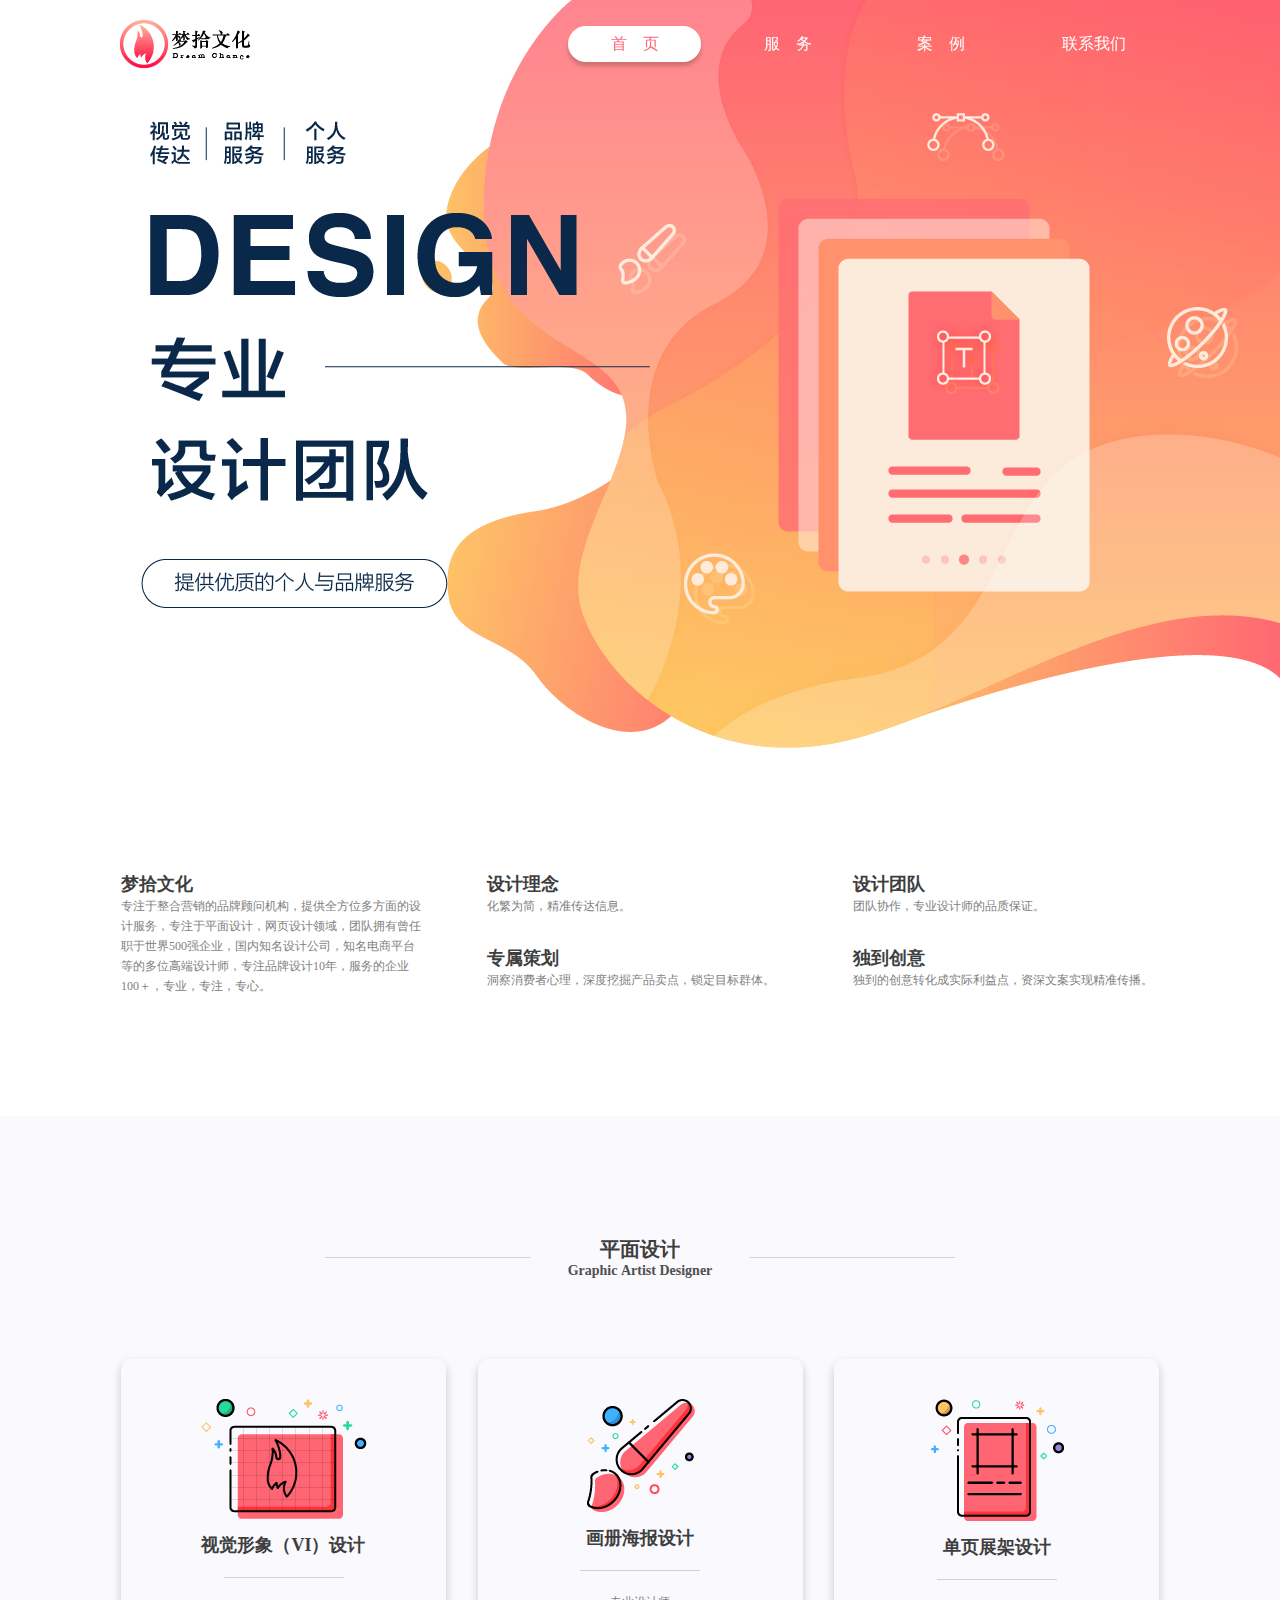
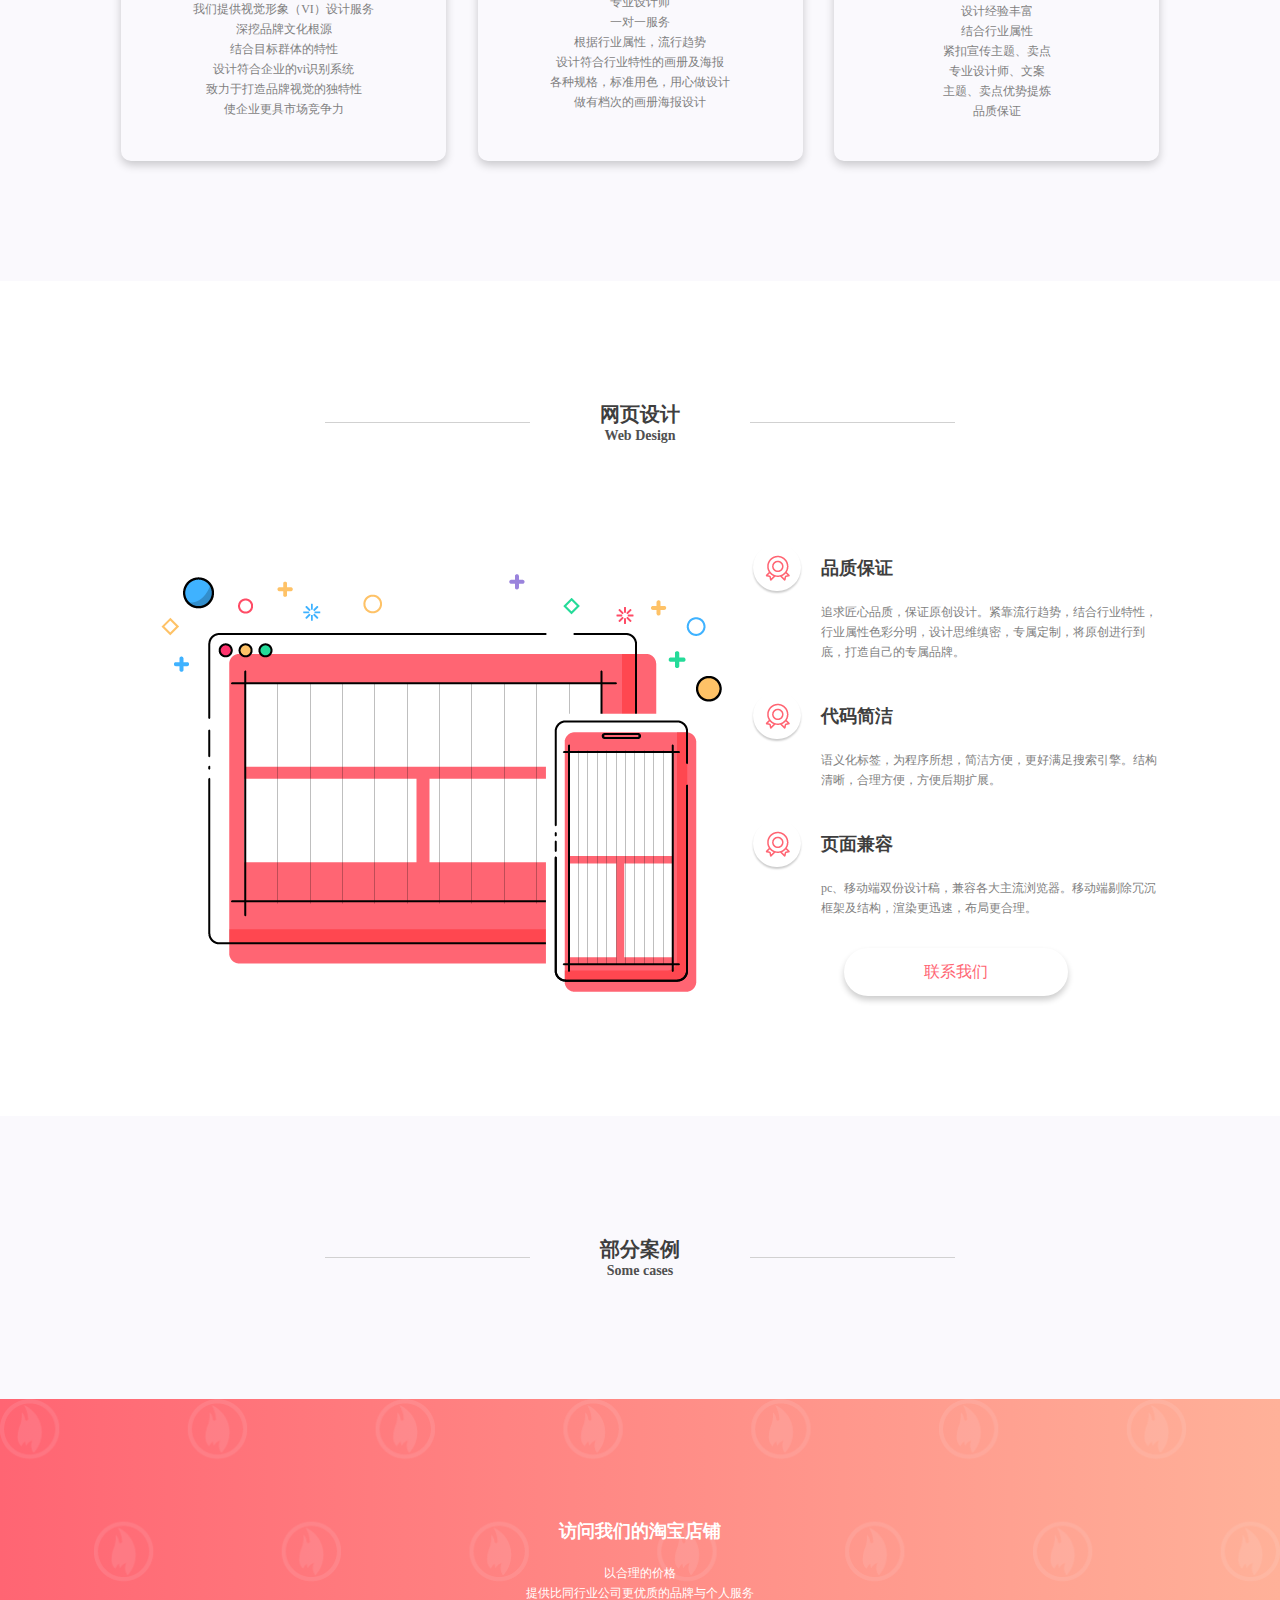
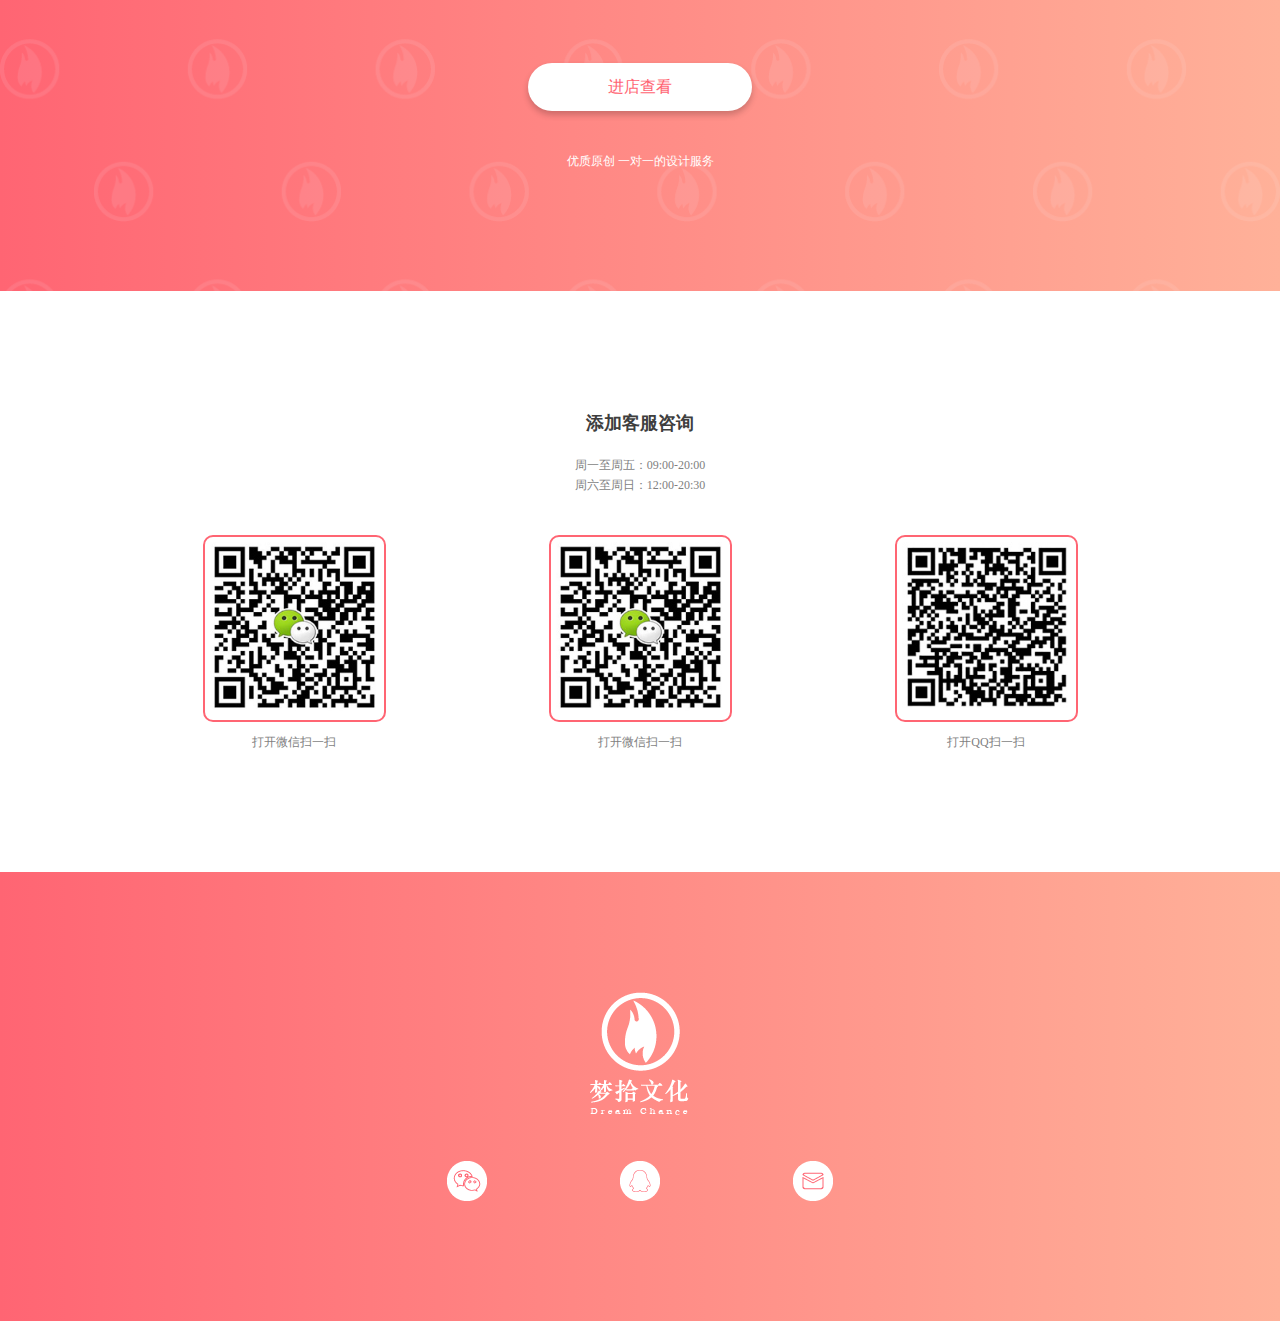
==== index.html @ ff2813b3 "mobile" ====
<!DOCTYPE html>
<html>
    <head>
        <meta charset="UTF-8">
        <!--低版本提示--><!--[if lte IE 9]><style type="text/css">*{ margin: 0; padding: 0;}.topTip{width: 100%;position:fixed; left:0;z-index:99;height: 40px;background: #808080;opacity: 0.5;filter:alpha(opacity=50);    top:0;text-align: center;color: #fff;font: 16px "微软雅黑";line-height: 40px;}</style><div class="topTip">您当前浏览器版本过低，建议使用谷歌或火狐浏览器</div><![endif]-->
        <!-- 避免IE使用兼容模式 -->
        <meta http-equiv="X-UA-Compatible" content="IE=edge">
        <meta content="email=no" name="format-detection">
        <meta name="keywords" content="关键词" />
        <meta name="description" content="描述" />
        <title>梦拾文化</title>
        <script type="text/javascript">
            var os = function() {
              var ua = navigator.userAgent,
                      isQB = /(?:MQQBrowser|QQ)/.test(ua),
                      isWindowsPhone = /(?:Windows Phone)/.test(ua),
                      isSymbian = /(?:SymbianOS)/.test(ua) || isWindowsPhone,
                      isAndroid = /(?:Android)/.test(ua),
                      isFireFox = /(?:Firefox)/.test(ua),
                      isChrome = /(?:Chrome|CriOS)/.test(ua),
                      isIpad = /(?:iPad|PlayBook)/.test(ua),
                      isTablet = /(?:iPad|PlayBook)/.test(ua)||(isFireFox && /(?:Tablet)/.test(ua)),
                      isSafari = /(?:Safari)/.test(ua),
                      isPhone = /(?:iPhone)/.test(ua) && !isTablet,
                      isOpen= /(?:Opera Mini)/.test(ua),
                      isUC = /(?:UCWEB|UCBrowser)/.test(ua),
                      isPc = !isPhone && !isAndroid && !isSymbian;
              return {
                isQB: isQB,
                isTablet: isTablet,
                isPhone: isPhone,
                isAndroid : isAndroid,
                isPc : isPc,
                isOpen : isOpen,
                isUC: isUC,
                isIpad : isIpad
              };
            }();

            var searchstr = window.location.search,
                    hashstr = window.location.hash;

            if(!os.isPc){
              window.location.replace("https://miao-wu.github.io/DreamChance/mobile/index.html"+searchstr+hashstr)
            };      
        </script>
        <script type="text/javascript" src="public/js/jquery-3.3.1.min.js"></script>
        <script type="text/javascript" src="public/js/nav_footer_tab.js"></script>
        <link rel="stylesheet" type="text/css" href="public/css/public_style.css">
        <link rel="stylesheet" type="text/css" href="home/css/style.css">
    </head>
    <body>
        <div class="nav_wrap">
            <div id="nav" class="cfloat nav_normal">
                <div class="nav_logo">
                    <a href="index.html"><img src="public/img/nav_logo.png" alt="nav_logo"></a>
                </div>
                <div class="nav_list_wrap cfloat">
                    <ul>
                        <li class="nav_list nav_this_page">
                            <a href="index.html">首&nbsp;&nbsp;&nbsp;&nbsp;页</a>
                        </li>
                        <li class="nav_list">
                            <a href="service/service.html">服&nbsp;&nbsp;&nbsp;&nbsp;务</a>
                        </li>
                        <li class="nav_list">
                            <a href="">案&nbsp;&nbsp;&nbsp;&nbsp;例</a>
                        </li>
                        <li class="nav_list">
                            <a href="contact_us/contact_us.html">联系我们</a>
                        </li>
                    </ul>
                </div>
            </div>
        </div>

        <div class="header_banner_wrap">
            <div class="header_banner">
                <div class="banner">
                    <img src="home/img/banner.png" alt="banner_img">
                </div>
            </div>
        </div>

        <div class="cont_summary_wrap">
            <div class="body_wrap cfloat">
                <div class="cont_summary">
                          <h2>梦拾文化</h2>
                          <p>专注于整合营销的品牌顾问机构，提供全方位多方面的设计服务，专注于平面设计，网页设计领域，团队拥有曾任职于世界500强企业，国内知名设计公司，知名电商平台等的多位高端设计师，专注品牌设计10年，服务的企业100＋，专业，专注，专心。</p>              
                        </div>
                <div class="cont_summary">
                          <div class="cont_s_list">
                                  <h2>设计理念</h2>
                                  <p>化繁为简，精准传达信息。</p>
                          </div>              
                          <div class="cont_s_list">
                                  <h2>专属策划</h2>
                                  <p>洞察消费者心理，深度挖掘产品卖点，锁定目标群体。</p>
                          </div>
                        </div>
                <div class="cont_summary">
                              <div class="cont_s_list">
                                      <h2>设计团队</h2>
                                      <p>团队协作，专业设计师的品质保证。</p>
                              </div>              
                              <div class="cont_s_list">
                                      <h2>独到创意</h2>
                                      <p>独到的创意转化成实际利益点，资深文案实现精准传播。</p>
                              </div>  
                        </div>
            </div>
        </div>

        <div class="gad_wrap">
            <div id="gadesgin" class="body_wrap">
                <div class="til_wrap">
                    <div class="til_l"></div>
                    <div class="til">
                        <h1>平面设计</h1>
                        <h3>Graphic&nbsp;Artist&nbsp;Designer</h3>
                    </div>
                    <div class="til_r"></div>
                </div>
                <div class="gad_list">
                    <div class="gad">
                        <img src="home/img/gad_vi.png" alt="img">
                        <h2>视觉形象（VI）设计</h2>
                        <div class="line"></div>
                        <p>
                            我们提供视觉形象（VI）设计服务
                            <br>深挖品牌文化根源
                            <br>结合目标群体的特性
                            <br>设计符合企业的vi识别系统
                            <br>致力于打造品牌视觉的独特性
                            <br>使企业更具市场竞争力
                        </p>
                    </div>
                    <div class="gad">
                        <img src="home/img/gad_hc.png" alt="img">
                        <h2>画册海报设计</h2>
                        <div class="line"></div>
                        <p>
                            专业设计师
                            <br>一对一服务
                            <br>根据行业属性，流行趋势
                            <br>设计符合行业特性的画册及海报
                            <br>各种规格，标准用色，用心做设计
                            <br>做有档次的画册海报设计
                        </p>
                    </div>
                    <div class="gad">
                        <img src="home/img/gad_dy.png" alt="img">
                        <h2>单页展架设计</h2>
                        <div class="line"></div>
                        <p>
                            设计经验丰富
                            <br>结合行业属性
                            <br>紧扣宣传主题、卖点
                            <br>专业设计师、文案
                            <br>主题、卖点优势提炼
                            <br>品质保证
                        </p>
                    </div>
                </div>
                
            </div>
        </div>

        <div class="wd_wrap">
            <div id="webdesgin" class="body_wrap cfloat">
                <div class="til_wrap">
                    <div class="til_l"></div>
                    <div class="til">
                        <h1>网页设计</h1>
                        <h3>Web&nbsp;Design</h3>
                    </div>
                    <div class="til_r"></div>
                </div>
                <div class="web_img_l">
                    <img src="home/img/web_l_img.png" alt="img">
                </div>
                <div class="wd_list">
                    <div class="wd">
                        <div class="web_list_til">
                            <div class="web_icons">
                                <img src="home/img/web_list_icon.png" alt="img">
                            </div>
                            <h2>品质保证</h2>
                        </div>
                        <p>追求匠心品质，保证原创设计。紧靠流行趋势，结合行业特性，行业属性色彩分明，设计思维缜密，专属定制，将原创进行到底，打造自己的专属品牌。</p>
                    </div>
                    <div class="wd">
                        <div class="web_list_til">
                            <div class="web_icons">
                                <img src="home/img/web_list_icon.png" alt="img">
                            </div>
                            <h2>代码简洁</h2>
                        </div>
                        <p>语义化标签，为程序所想，简洁方便，更好满足搜索引擎。结构清晰，合理方便，方便后期扩展。</p>
                    </div>
                    <div class="wd">
                        <div class="web_list_til">
                            <div class="web_icons">
                                <img src="home/img/web_list_icon.png" alt="img">
                            </div>
                            <h2>页面兼容</h2>
                        </div>
                        <p>pc、移动端双份设计稿，兼容各大主流浏览器。移动端剔除冗沉框架及结构，渲染更迅速，布局更合理。</p>
                    </div>
                <div class="lx_btn btn">
                    <a href="#">联系我们</a>
                </div>
                </div>
            </div>
        </div>

        <div class="sc_wrap">
            <div id="somecase" class="body_wrap">
                <div class="til_wrap">
                    <div class="til_l"></div>
                    <div class="til">
                        <h1>部分案例</h1>
                        <h3>Some&nbsp;cases</h3>
                    </div>
                    <div class="til_r"></div>
                </div>
                <div class="sc_list">
                    <div class="sc"></div>
                    <div class="sc"></div>
                    <div class="sc"></div>
                    <div class="sc"></div>
                    <div class="sc"></div>
                    <div class="sc"></div>
                </div>
            </div>
        </div>

        <div class="tb_wrap">
            <div id="taobao" class="body_wrap">
                <div class="tb">
                    <h2>访问我们的淘宝店铺</h2>
                    <p>以合理的价格<br>提供比同行业公司更优质的品牌与个人服务</p>
                    <div class="tb_btn btn">
                        <a href="#">进店查看</a>
                    </div>
                    <p>优质原创&nbsp;一对一的设计服务</p>
                </div>
            </div>
        </div>

        <div class="ser_wrap">
            <div id="service" class="body_wrap">
                <div class="ser">
                    <h2>添加客服咨询</h2>
                    <p>周一至周五：09:00-20:00<br>周六至周日：12:00-20:30</p>
                    <div class="ser_code">
                        <ul>
                            <li>
                                <i class="wx_code"><img src="home/img/wx_code.jpg" alt="wx_code"></i>
                                <span>打开微信扫一扫</span>
                            </li>
                            <li>
                                <i class="wx2_code"><img src="home/img/wx_code.jpg" alt="wx_code"></i>
                                <span>打开微信扫一扫</span>
                            </li>
                            <li>
                                <i class="qq_code"><img src="home/img/qq_code.jpg" alt="qq_code"></i>
                                <span>打开QQ扫一扫</span>
                            </li>
                        </ul>
                    </div>
                </div>
            </div>
        </div>

        <div class="ft_wrap">
            <div id="footer" class="body_wrap">
                <div class="ft">
                    <div class="ft_logo">
                        <a href=""><img src="public/img/foot_logo.png" alt="logo"></a>
                    </div>
                    <div class="ft_lx_list">
                        <div class="wx ft_lx">
                          <div class="lx_code_wrap hidden">
                              <div class="lx_code"><img src="home/img/wx_code.jpg" alt="wx_code"></div>
                              <div class="horn"></div>
                          </div>                  
                          <div class="wx_icons ft_icons"></div>
                        </div>
                        <div class="qq ft_lx">
                            <div class="lx_code_wrap hidden">
                                <div class="lx_code"><img src="home/img/qq_code.jpg" alt="qq_code"></div>
                                <div class="horn"></div>
                            </div>                  
                            <div class="qq_icons ft_icons"></div>
                        </div>
                        <div class="mail ft_lx">
                            <div class="lx_code_wrap hidden">
                                <div class="lx_code"><img src="home/img/qq_code.jpg" alt="qq_code"></div>
                                <div class="horn"></div>
                            </div>                  
                            <div class="mail_icons ft_icons"></div>
                        </div>
                    </div>
                </div>
            </div>
        </div>
    </body>
</html>
---- public/css/public_style.css ----
* {margin: 0;padding: 0;border: 0;border-collapse: collapse;border-spacing: 0;font-family: 兰亭黑-简;}

a {text-decoration: none;}

ul li {list-style: none;}

.cfloat::after {
	content: '';
	display: block;
	height: 0;
	clear: both;
	visibility: hidden;
}

.cfloat {
	zoom: 1;
}
body{width: 100%;}
h1{font-size: 20px;color: #3E3E3E;}
h2{font-size: 18px;color: #3E3E3E;}
h3{font-size: 14px;color: #505050;}
p,span{font-size: 12px;line-height: 20px;color: #7F7F7F;}

.body_wrap{width: 1038px;padding: 120px 121px;margin: 0 auto;}
.btn{font-size: 16px;}

.nav_wrap{width: 100%;position: fixed;z-index: 20;top: 0;}
#nav{-webkit-box-sizing: border-box;
   -moz-box-sizing: border-box;
        box-sizing: border-box;min-width: 1200px;padding: 0 120px;margin: 0 auto;}
.nav_logo{float: left;width: 131.664px;padding: 20px 0;}
.nav_logo img{width: 100%;}
.nav_list_wrap{float: right;padding: 26px 0;}
.nav_list{display: block;float: left;width: 133px;text-align: center;font-size: 16px;margin-right: 20px;}
.nav_list:nth-last-of-type(1){margin: 0;}
.nav_list a{display: block;line-height: 36px;}

.nav_normal a{color: #fff;}
.nav_scroll a{color: #ff6573;}

.normal_hover a{color: #ff6573;}
.normal_hover{background-color: #fff;border-radius: 18px;box-shadow: 0 4px 4px rgba(0, 0, 0, 0.2);}

.scroll_hover a{color: #fff;}
.scroll_hover{background: linear-gradient(to right,rgba(255, 101, 115, 1.0) 0%,rgba(255, 177, 153, 1.0) 100%);border-radius: 18px;}

.ft{text-align: center;}
.ft_wrap{background: linear-gradient(to right,rgba(255, 101, 115, 1.0) 0%,rgba(255, 177, 153, 1.0) 100%);}
.ft_logo{margin-bottom: 40px;}
.ft_lx_list{width: 386px;margin: 0 auto;display: -webkit-flex;
display: -moz-flex;
display: -ms-flex;
display: -o-flex;
display: flex;justify-content: space-between;}
.ft_lx{position: relative;}
.ft_icons{width: 40px;height: 40px;}
.wx_icons{background:  url('../img/wx_icons.png') 0 0 no-repeat;background-position: 0 -40px;}
.qq_icons{background:  url('../img/qq_icons.png') 0 0 no-repeat;background-position: 0 -40px;}
.mail_icons{background:  url('../img/mail_icons.png') 0 0 no-repeat;background-position: 0 -40px;}
.ft_icons:hover{background-position: 0 0;}
.hidden{display: none;}
.lx_code_wrap{width: 120px;position: absolute;top: -145px;left: -40px;z-index: 10;}
.lx_code{padding: 6px;background-color: #fff;border-radius: 6px;position: relative;z-index: 10;}
.lx_code img{width: 100%;}
.horn{width: 20px;height: 20px;-webkit-transform: rotate(45deg);
-ms-transform: rotate(45deg);
-o-transform: rotate(45deg);
transform: rotate(45deg);background-color: #fff;margin: -14px auto 0;position: relative;z-index: 9;}
---- home/css/style.css ----
.header_banner_wrap,.cont_summary_wrap,.gad_wrap,.wd_wrap,.tb_wrap,.ser_wrap,.ft_wrap{width: 100%;min-width: 1200px;}
.banner{width: 100%;margin: 0 auto;}
.banner img{width: 100%;}

.cont_summary{width: 304px;float: left;margin-right: 62px;}
.cont_summary:nth-last-of-type(1){margin: 0;}
.cont_s_list:nth-of-type(1){margin-bottom: 30px;}

.til_wrap{width: 630px;margin: 0 auto;display: -webkit-flex;
display: -moz-flex;
display: -ms-flex;
display: -o-flex;
display: flex;justify-content: space-between;-ms-align-items: center;
align-items: center;}
.til_l,.til_r{width: 205px;height: 1px;border-top: 1px solid #D1D1D1;}
.til{width: 220px;text-align: center;}

.gad_wrap{background-color: #FAF9FD;}
.gad_list{width: 100%;display: -webkit-flex;
display: -moz-flex;
display: -ms-flex;
display: -o-flex;
display: flex;justify-content: space-between;margin-top: 80px;}
.gad{width: 325px;border-radius: 10px;box-shadow: 0 4px 10px  rgba(0, 0, 0, 0.2);text-align: center;padding: 40px 0;}
.gad h2{margin: 10px 0;}
.line{width: 120px;height: 1px;border-top: 1px solid #D1D1D1;margin: 20px auto;}

.web_img_l{float: left;padding: 30px 0 0 40px;margin-top: 100px;}
.wd_list{float: right;width: 406px;margin-top: 100px;}
.wd{margin-bottom: 30px;}
.web_icons{width: 48px;float: left;text-align: center;margin-right: 20px;border-radius: 24px;box-shadow: 0 2px 2px  rgba(0, 0, 0, 0.2);}
.web_icons img{width: 25px;height: 26px;margin: 11px 0 6px 0;}
.web_list_til h2{display: inline-block;line-height: 48px;}
.wd p{padding-left: 68px;margin-top: 10px;}

.lx_btn{width: 224px;border-radius: 24px;text-align: center;box-shadow: 0 4px 6px  rgba(0, 0, 0, 0.2);margin: 30px auto 0;}
.btn a{display: block;line-height: 48px;color: #ff6573;}

.tb_wrap{background: linear-gradient(to right,rgba(255, 101, 115, 1.0) 0%,rgba(255, 177, 153, 1.0) 100%);}
#taobao{background:  url('../img/taobao_bg.png') 0 0 repeat;-webkit-background-size: cover;
background-size: cover;}
.tb{text-align: center;color: #fff;}
.tb h2,.tb p{color: #fff;}
.tb_btn{width: 224px;background-color: #fff;margin: 60px auto 40px;border-radius: 24px;box-shadow: 0 4px 6px  rgba(0, 0, 0, 0.2);}
.tb h2{margin-bottom: 20px;}

.sc_wrap{background-color: #FAF9FD;}

.ser{text-align: center;}
.ser h2{margin-bottom: 20px;}
.ser_code ul{display: -webkit-flex;
display: -moz-flex;
display: -ms-flex;
display: -o-flex;
display: flex;flex-flow: row wrap;justify-content: space-around;margin-top: 40px;}
.ser_code ul li{width: 183px;}
.ser_code ul li i{display: block;padding: 5px;margin-bottom: 10px;border: 2px solid #ff6573;border-radius: 10px;}
.ser_code ul li img{width: 100%;}
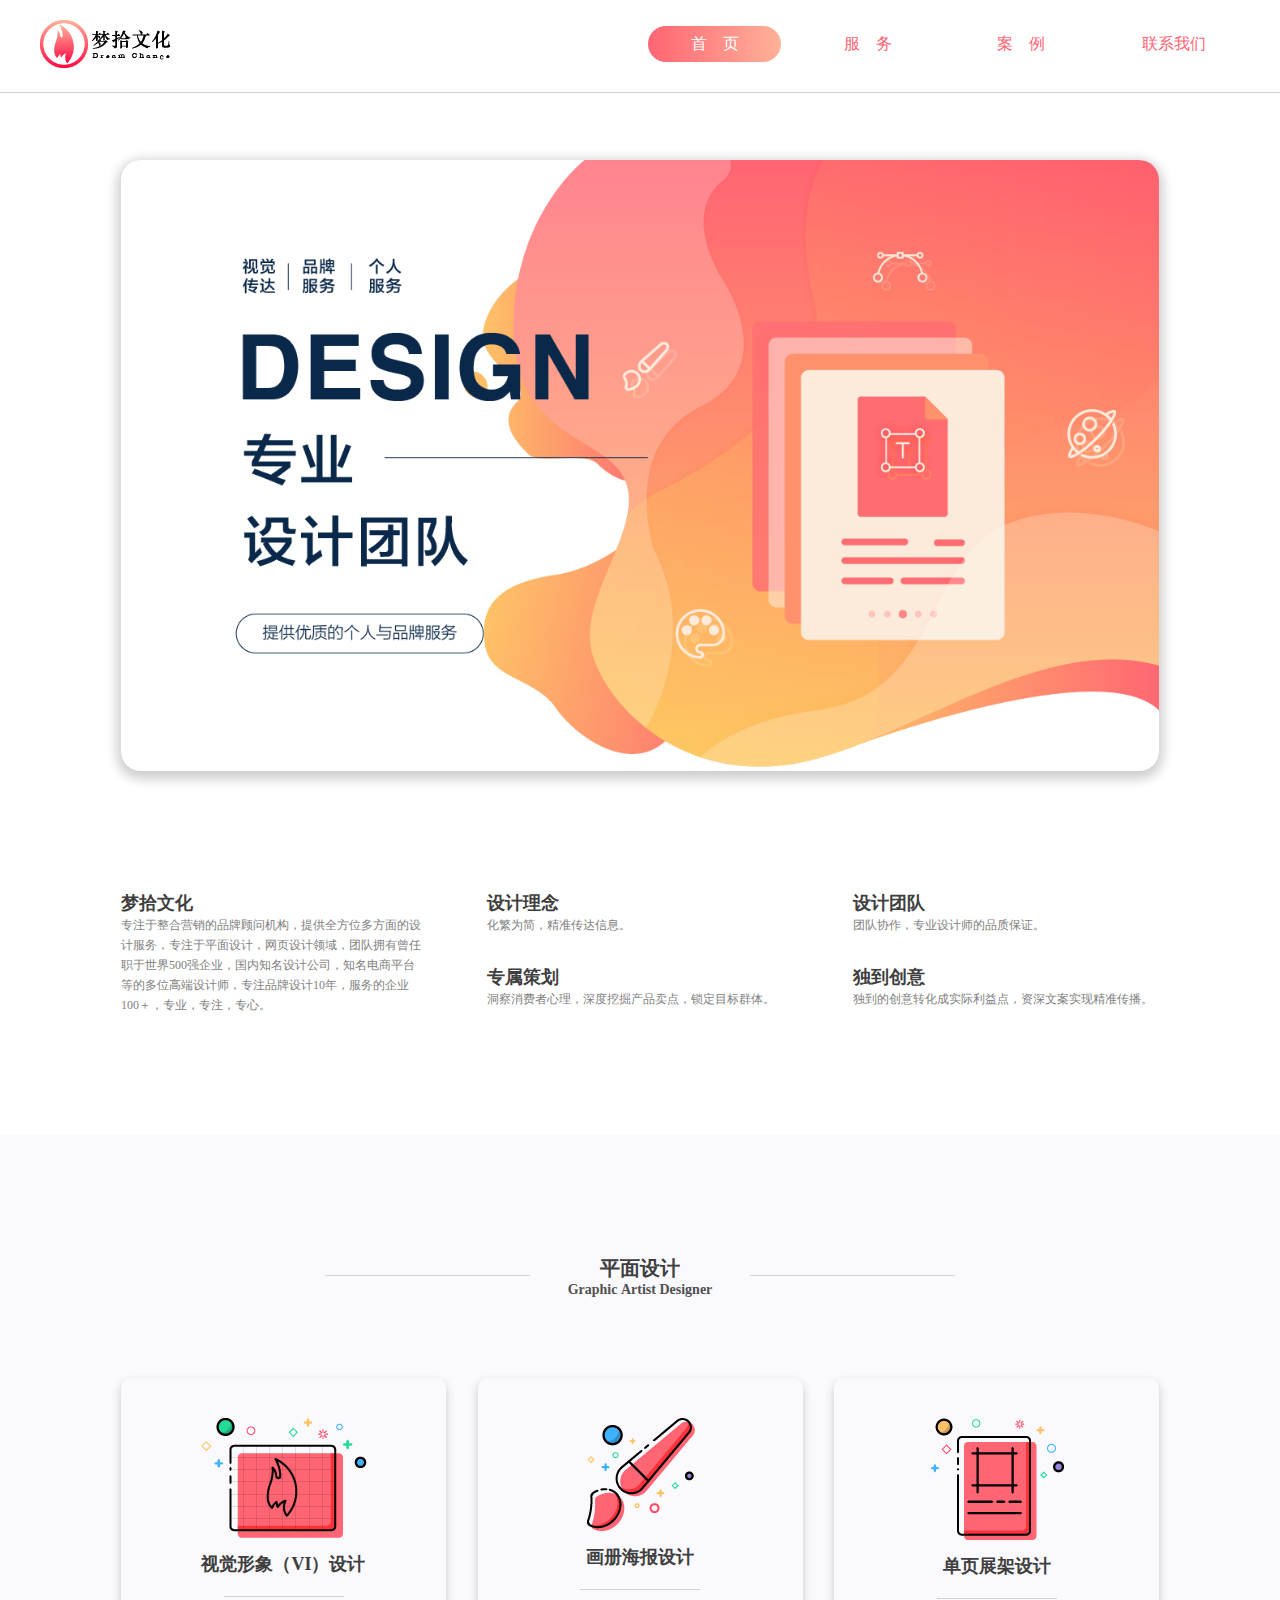
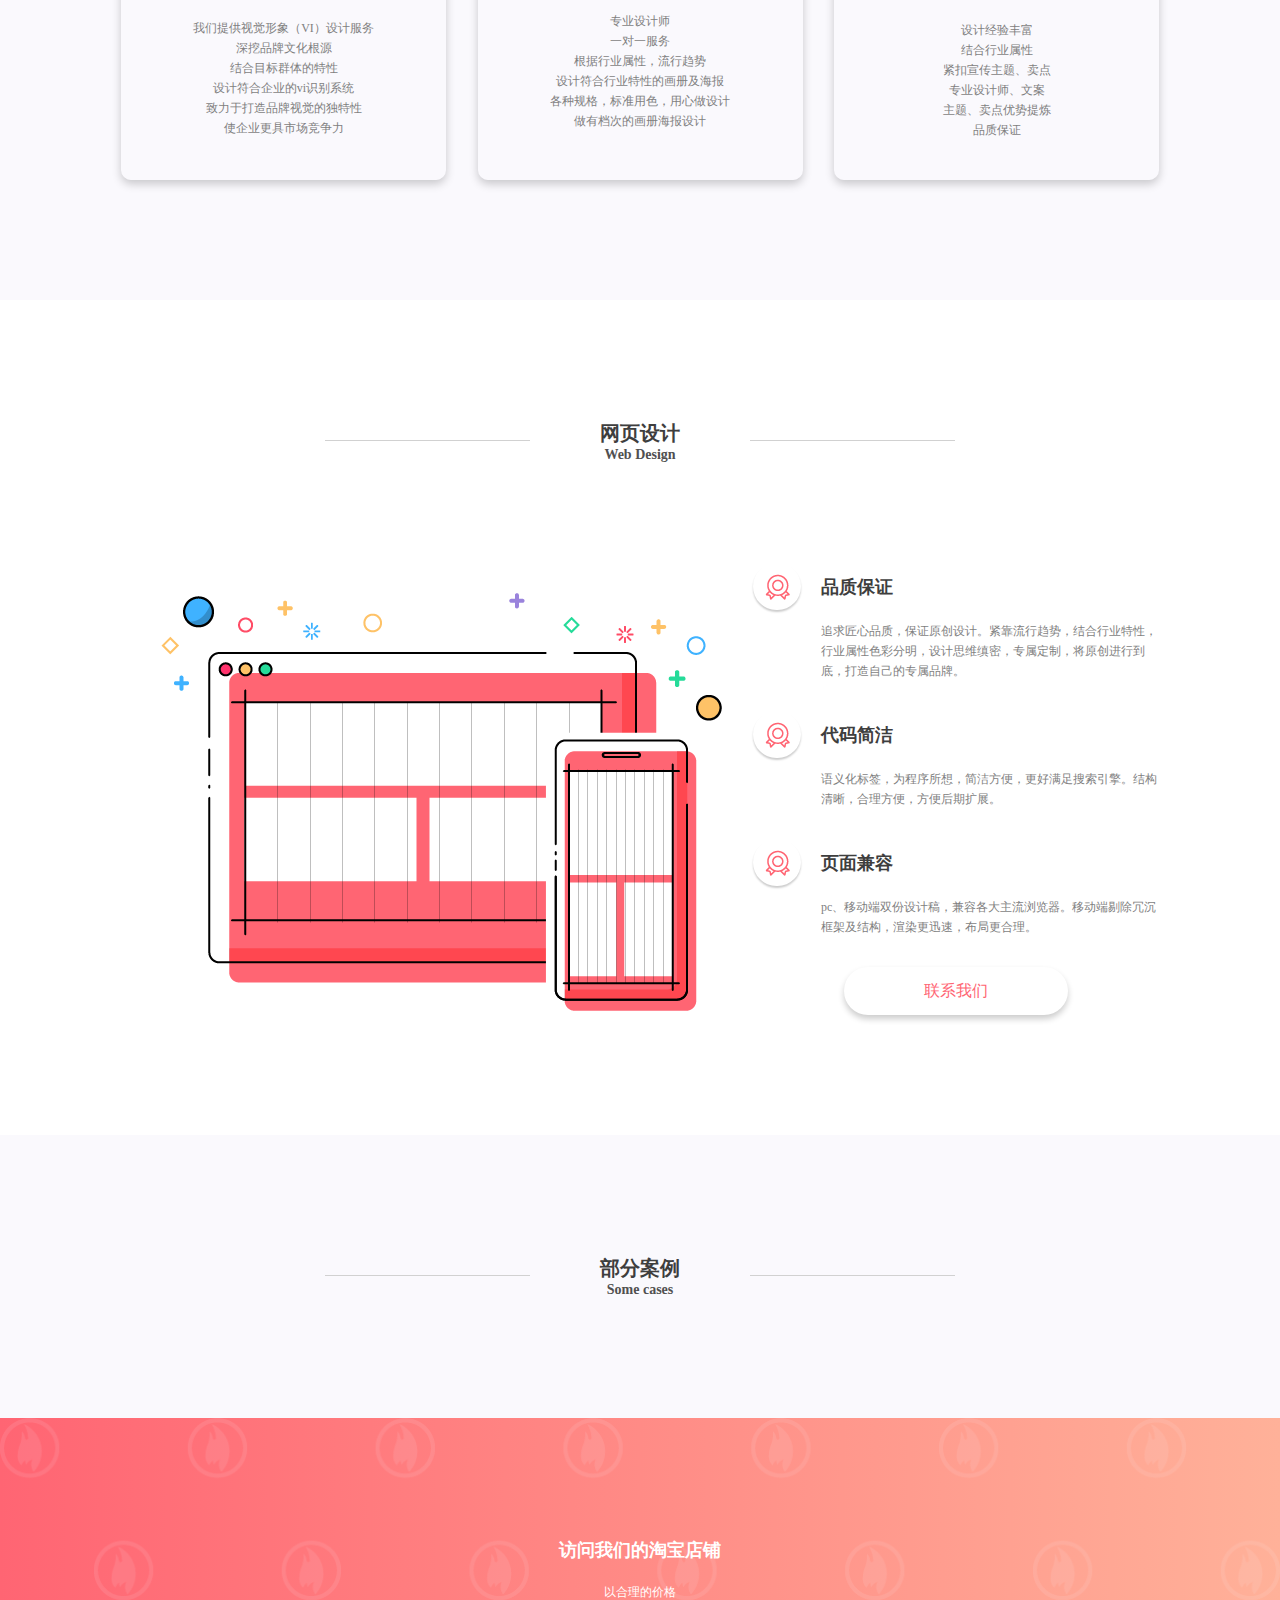
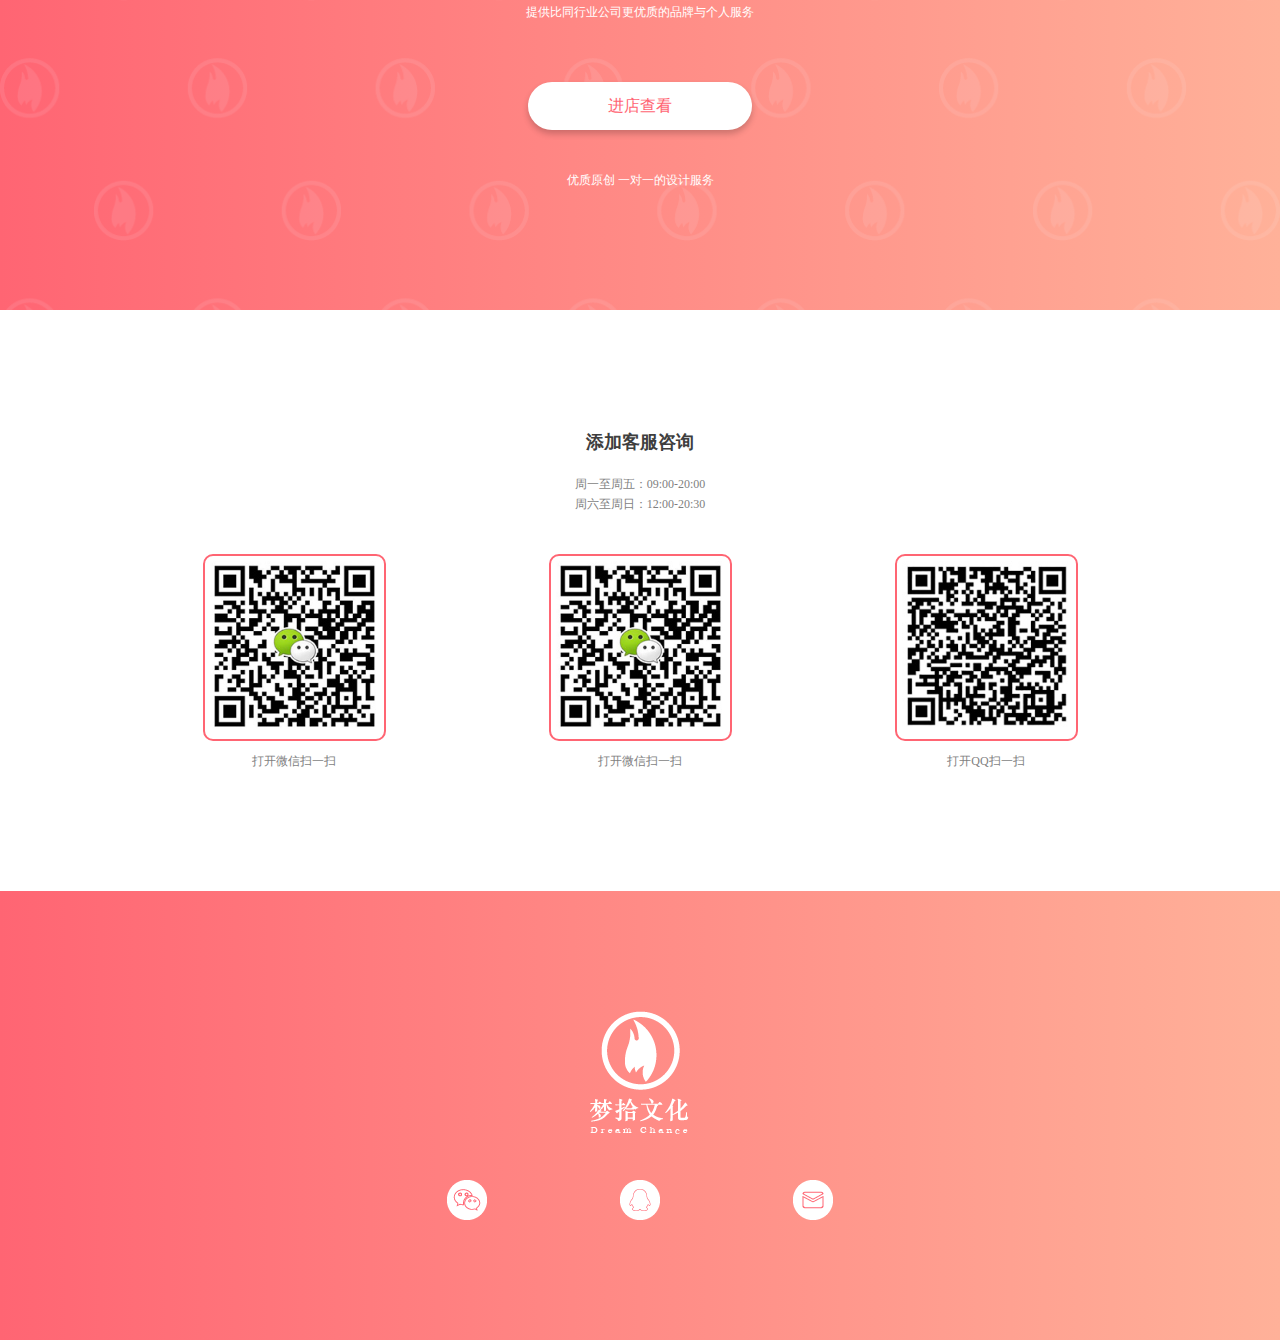
==== commit cae59cfb: "alter index banner" ====
--- a/index.html
+++ b/index.html
@@ -45,7 +45,7 @@
             };      
         </script>
         <script type="text/javascript" src="public/js/jquery-3.3.1.min.js"></script>
-        <script type="text/javascript" src="public/js/nav_footer_tab.js"></script>
+        <script type="text/javascript" src="home/js/home_nav.js"></script>
         <link rel="stylesheet" type="text/css" href="public/css/public_style.css">
         <link rel="stylesheet" type="text/css" href="home/css/style.css">
     </head>
--- a/public/css/public_style.css
+++ b/public/css/public_style.css
@@ -24,10 +24,10 @@
 .body_wrap{width: 1038px;padding: 120px 121px;margin: 0 auto;}
 .btn{font-size: 16px;}
 
-.nav_wrap{width: 100%;position: fixed;z-index: 20;top: 0;}
+.nav_wrap{width: 100%;min-width:1200px;position: fixed;z-index: 20;top: 0;}
 #nav{-webkit-box-sizing: border-box;
    -moz-box-sizing: border-box;
-        box-sizing: border-box;min-width: 1200px;padding: 0 120px;margin: 0 auto;}
+        box-sizing: border-box;width: 1200px;margin: 0 auto;}
 .nav_logo{float: left;width: 131.664px;padding: 20px 0;}
 .nav_logo img{width: 100%;}
 .nav_list_wrap{float: right;padding: 26px 0;}
--- a/home/css/style.css
+++ b/home/css/style.css
@@ -1,5 +1,5 @@
 .header_banner_wrap,.cont_summary_wrap,.gad_wrap,.wd_wrap,.tb_wrap,.ser_wrap,.ft_wrap{width: 100%;min-width: 1200px;}
-.banner{width: 100%;margin: 0 auto;}
+.banner{width: 100%;max-width:1038px;margin: 0 auto;border-radius: 20px;box-shadow: 0 4px 12px 4px rgba(0, 0, 0, 0.2);overflow: hidden;margin-top: 160px;}
 .banner img{width: 100%;}
 
 .cont_summary{width: 304px;float: left;margin-right: 62px;}
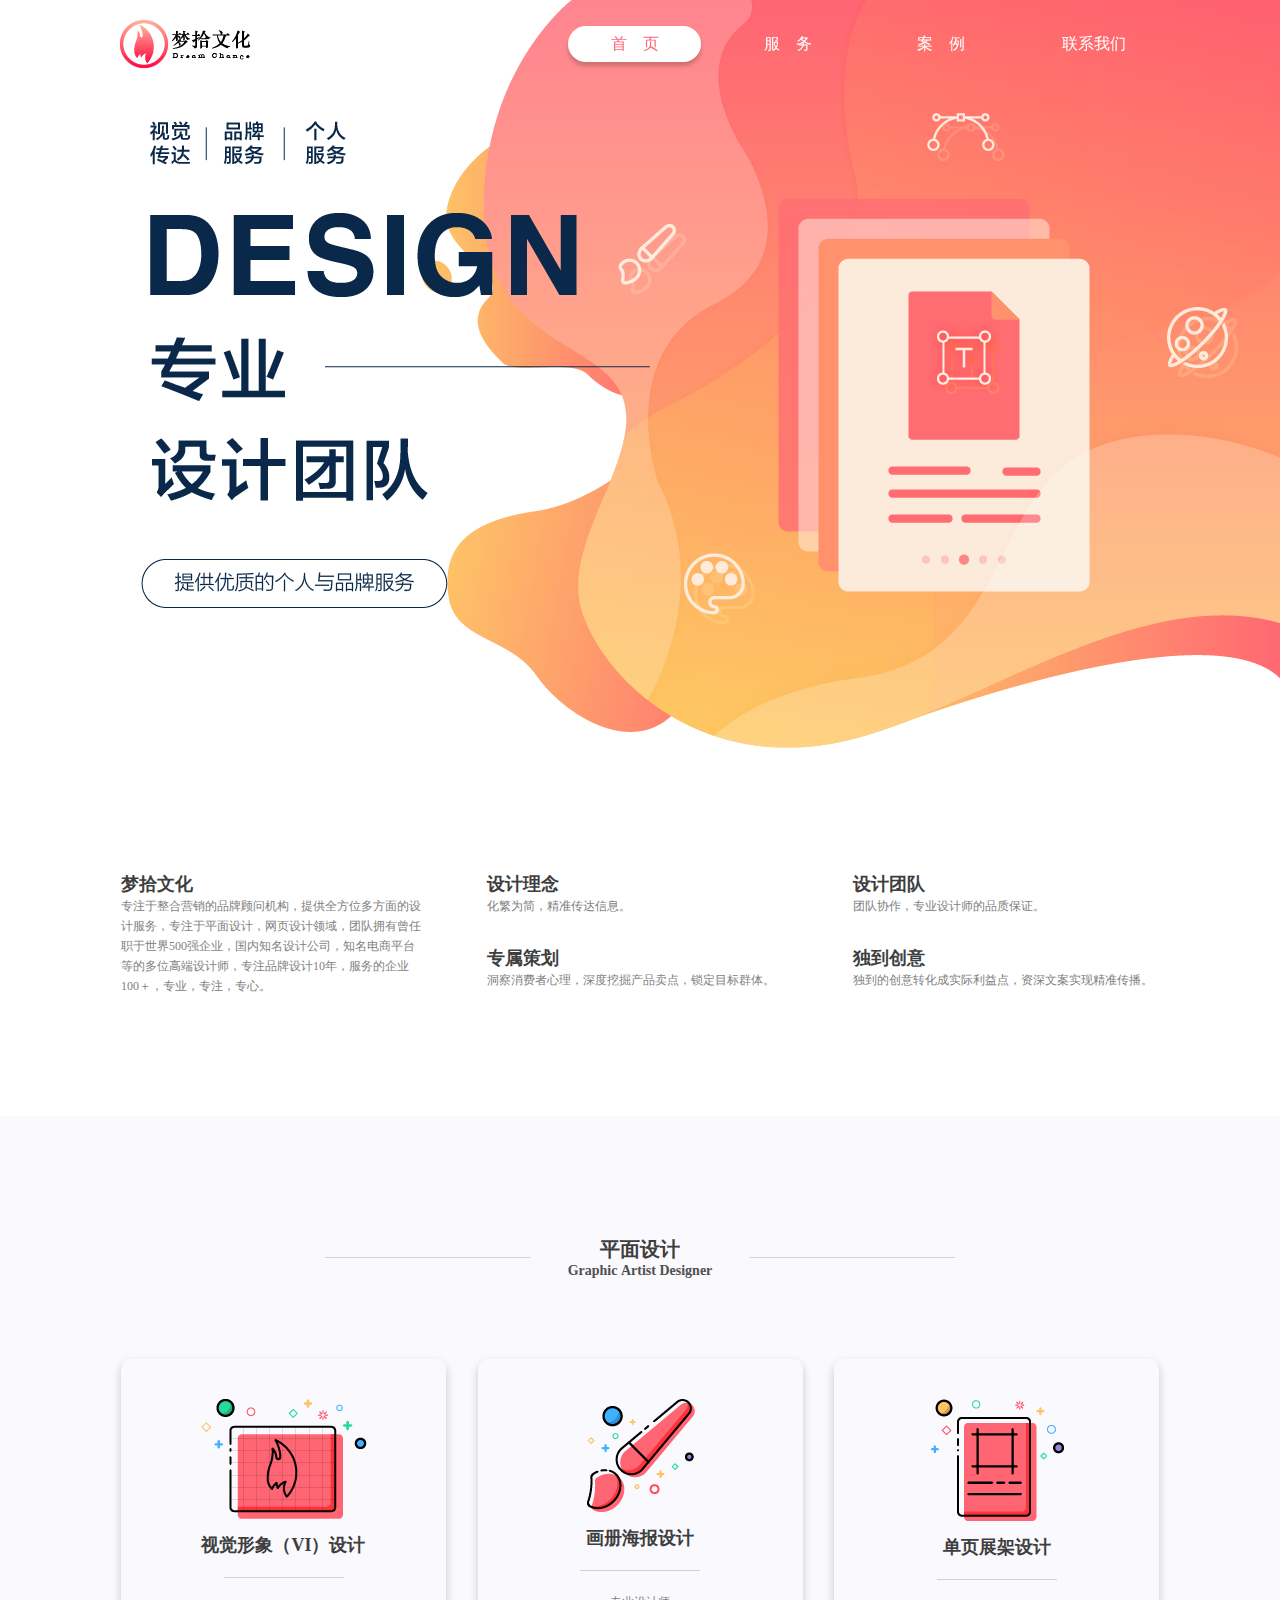
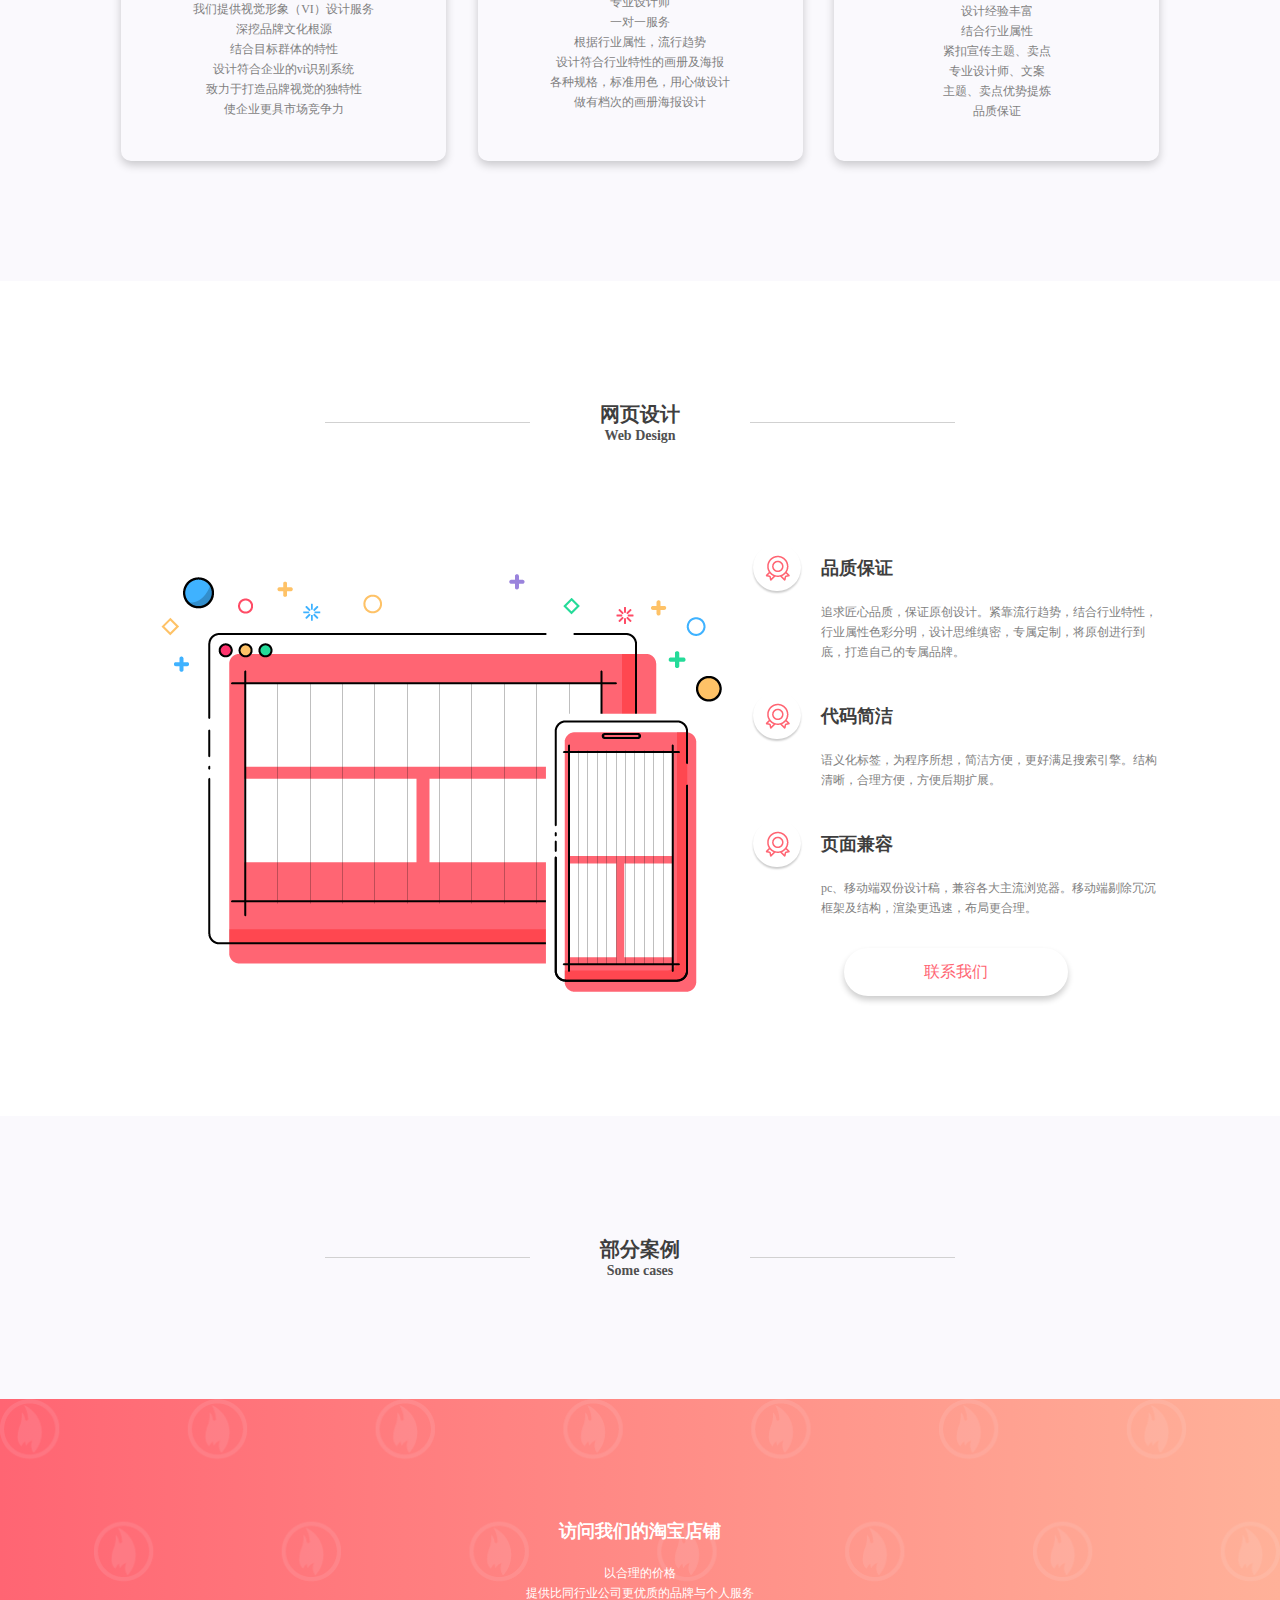
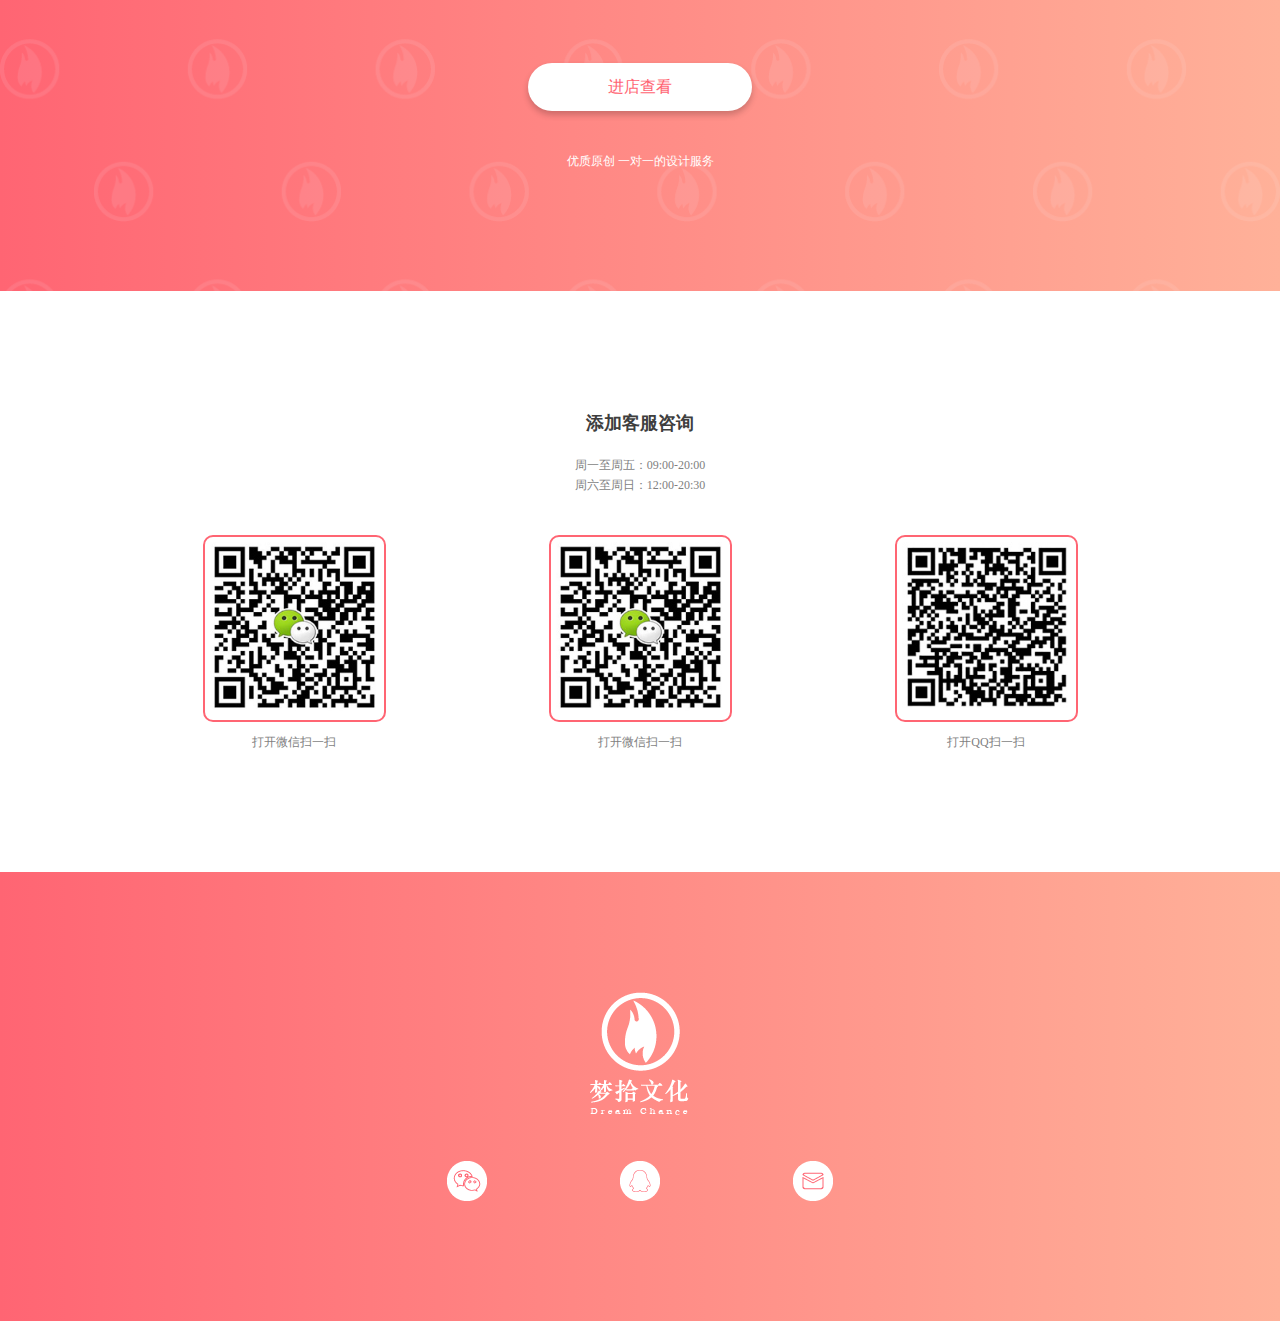
==== commit 2235903e: "Revert "alter index css"" ====
--- a/index.html
+++ b/index.html
@@ -9,6 +9,7 @@
         <meta name="keywords" content="关键词" />
         <meta name="description" content="描述" />
         <title>梦拾文化</title>
+        <link rel="shortcut icon" href="public/img/favicon.ico" type="image/x-icon" />
         <script type="text/javascript">
             var os = function() {
               var ua = navigator.userAgent,
@@ -45,7 +46,7 @@
             };      
         </script>
         <script type="text/javascript" src="public/js/jquery-3.3.1.min.js"></script>
-        <script type="text/javascript" src="home/js/home_nav.js"></script>
+        <script type="text/javascript" src="public/js/nav_footer_tab.js"></script>
         <link rel="stylesheet" type="text/css" href="public/css/public_style.css">
         <link rel="stylesheet" type="text/css" href="home/css/style.css">
     </head>
--- a/public/css/public_style.css
+++ b/public/css/public_style.css
@@ -20,14 +20,15 @@
 h2{font-size: 18px;color: #3E3E3E;}
 h3{font-size: 14px;color: #505050;}
 p,span{font-size: 12px;line-height: 20px;color: #7F7F7F;}
+img{max-width: 100%;height: auto;}
 
 .body_wrap{width: 1038px;padding: 120px 121px;margin: 0 auto;}
 .btn{font-size: 16px;}
 
-.nav_wrap{width: 100%;min-width:1200px;position: fixed;z-index: 20;top: 0;}
+.nav_wrap{width: 100%;position: fixed;z-index: 20;top: 0;}
 #nav{-webkit-box-sizing: border-box;
    -moz-box-sizing: border-box;
-        box-sizing: border-box;width: 1200px;margin: 0 auto;}
+        box-sizing: border-box;min-width: 1200px;padding: 0 120px;margin: 0 auto;}
 .nav_logo{float: left;width: 131.664px;padding: 20px 0;}
 .nav_logo img{width: 100%;}
 .nav_list_wrap{float: right;padding: 26px 0;}
--- a/home/css/style.css
+++ b/home/css/style.css
@@ -1,5 +1,5 @@
 .header_banner_wrap,.cont_summary_wrap,.gad_wrap,.wd_wrap,.tb_wrap,.ser_wrap,.ft_wrap{width: 100%;min-width: 1200px;}
-.banner{width: 100%;max-width:1038px;margin: 0 auto;border-radius: 20px;box-shadow: 0 4px 12px 4px rgba(0, 0, 0, 0.2);overflow: hidden;margin-top: 160px;}
+.banner{width: 100%;margin: 0 auto;}
 .banner img{width: 100%;}
 
 .cont_summary{width: 304px;float: left;margin-right: 62px;}
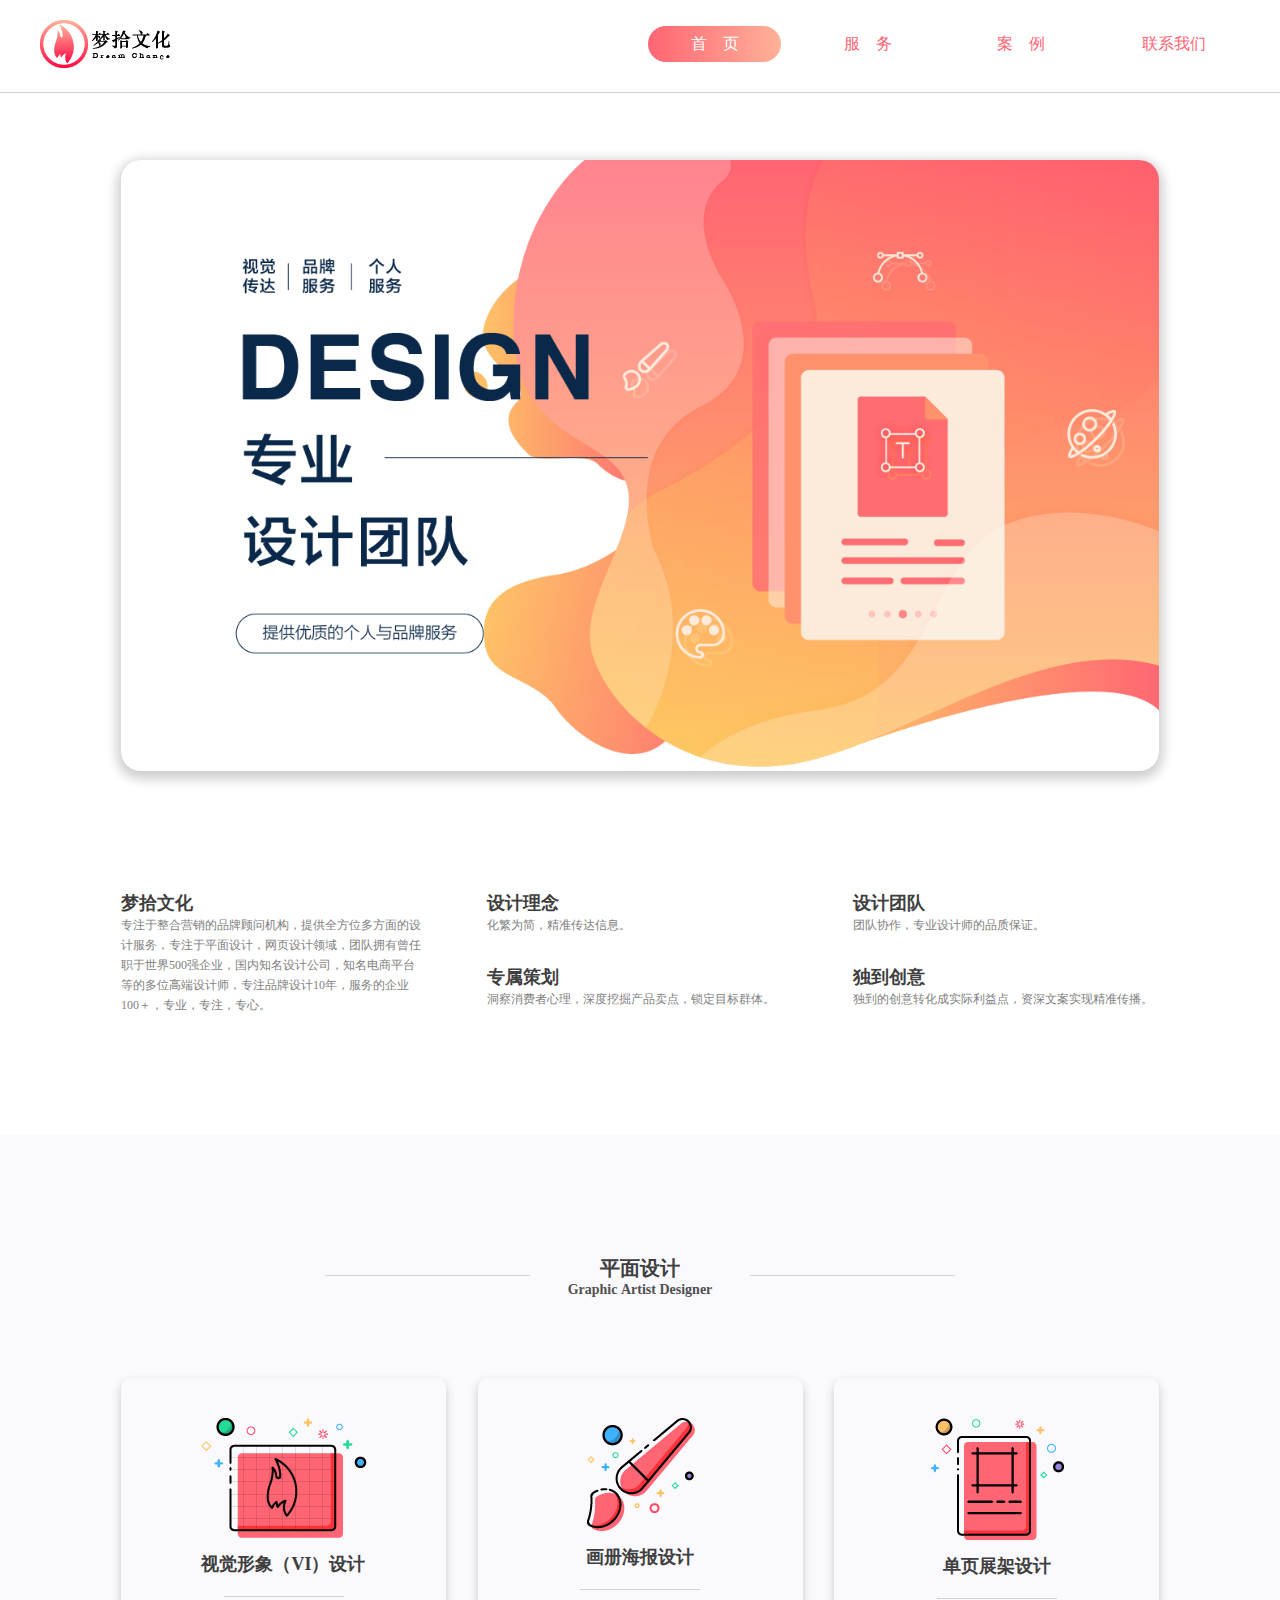
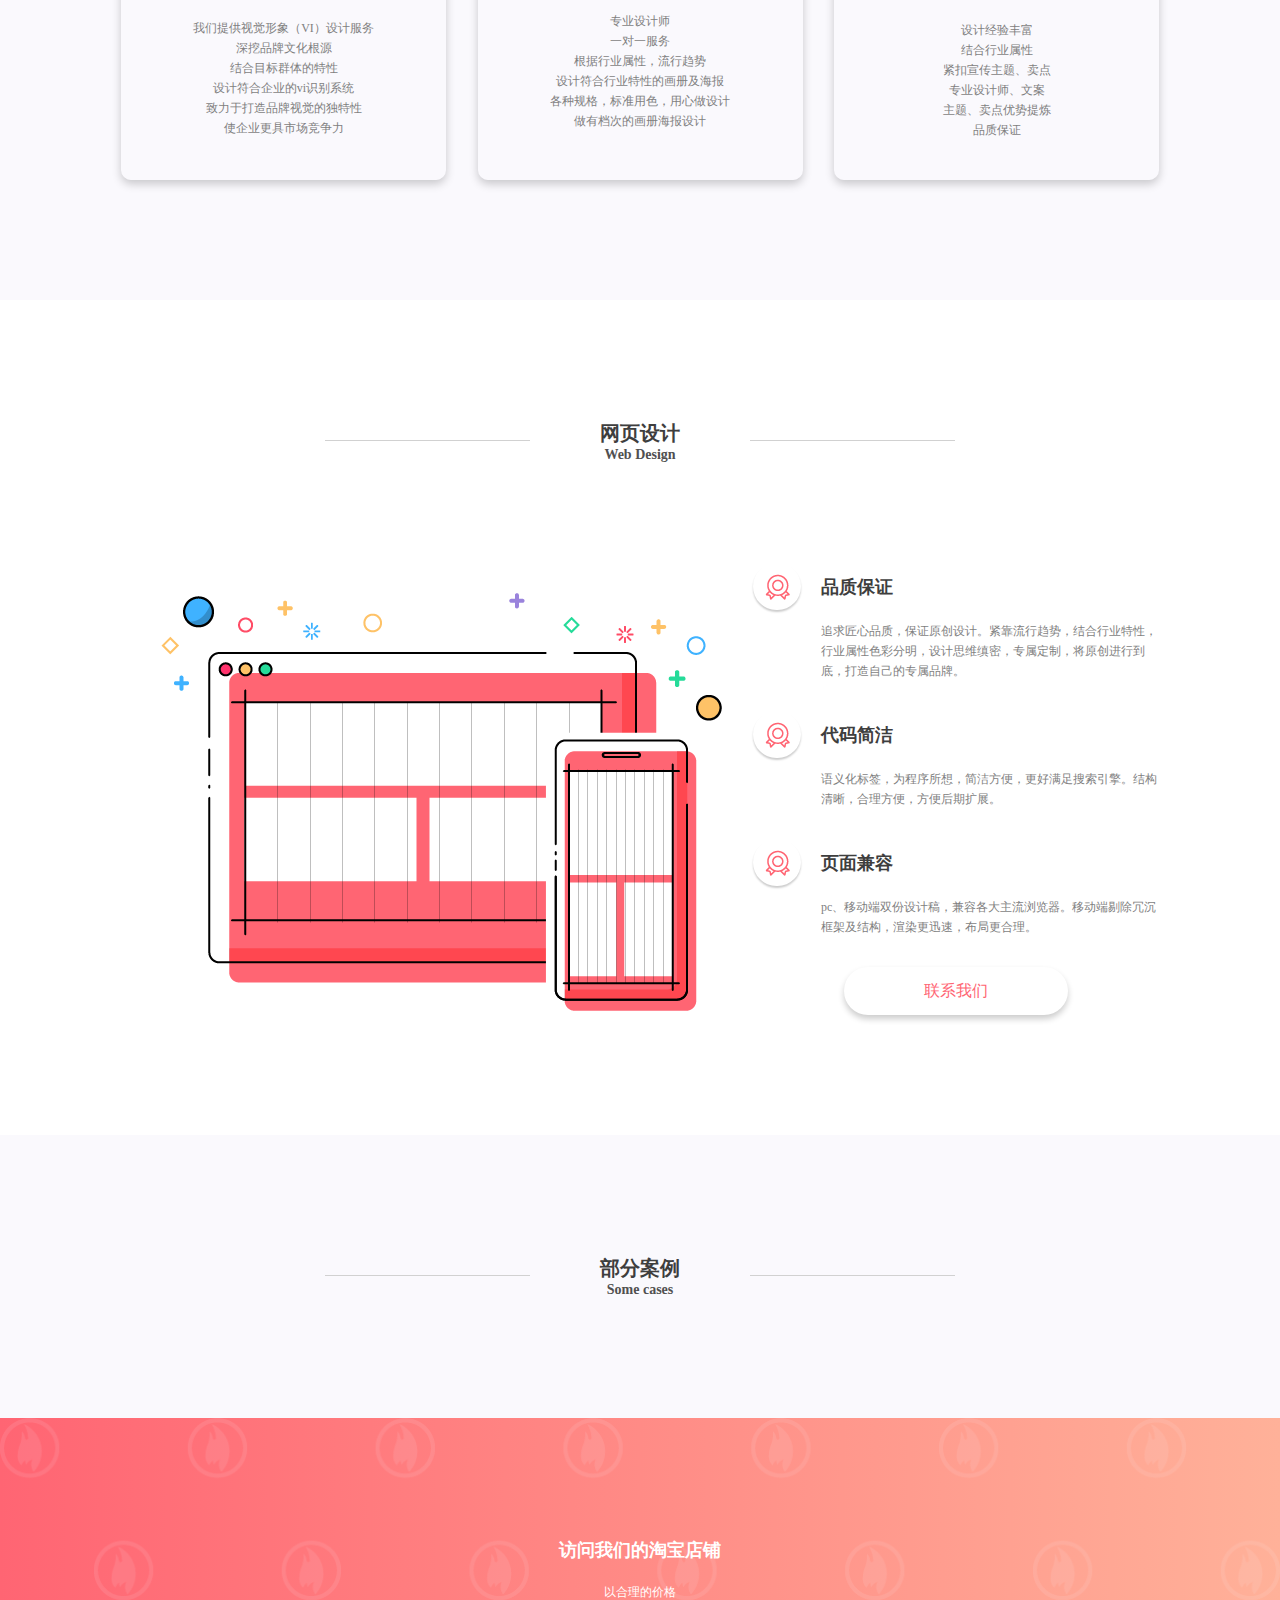
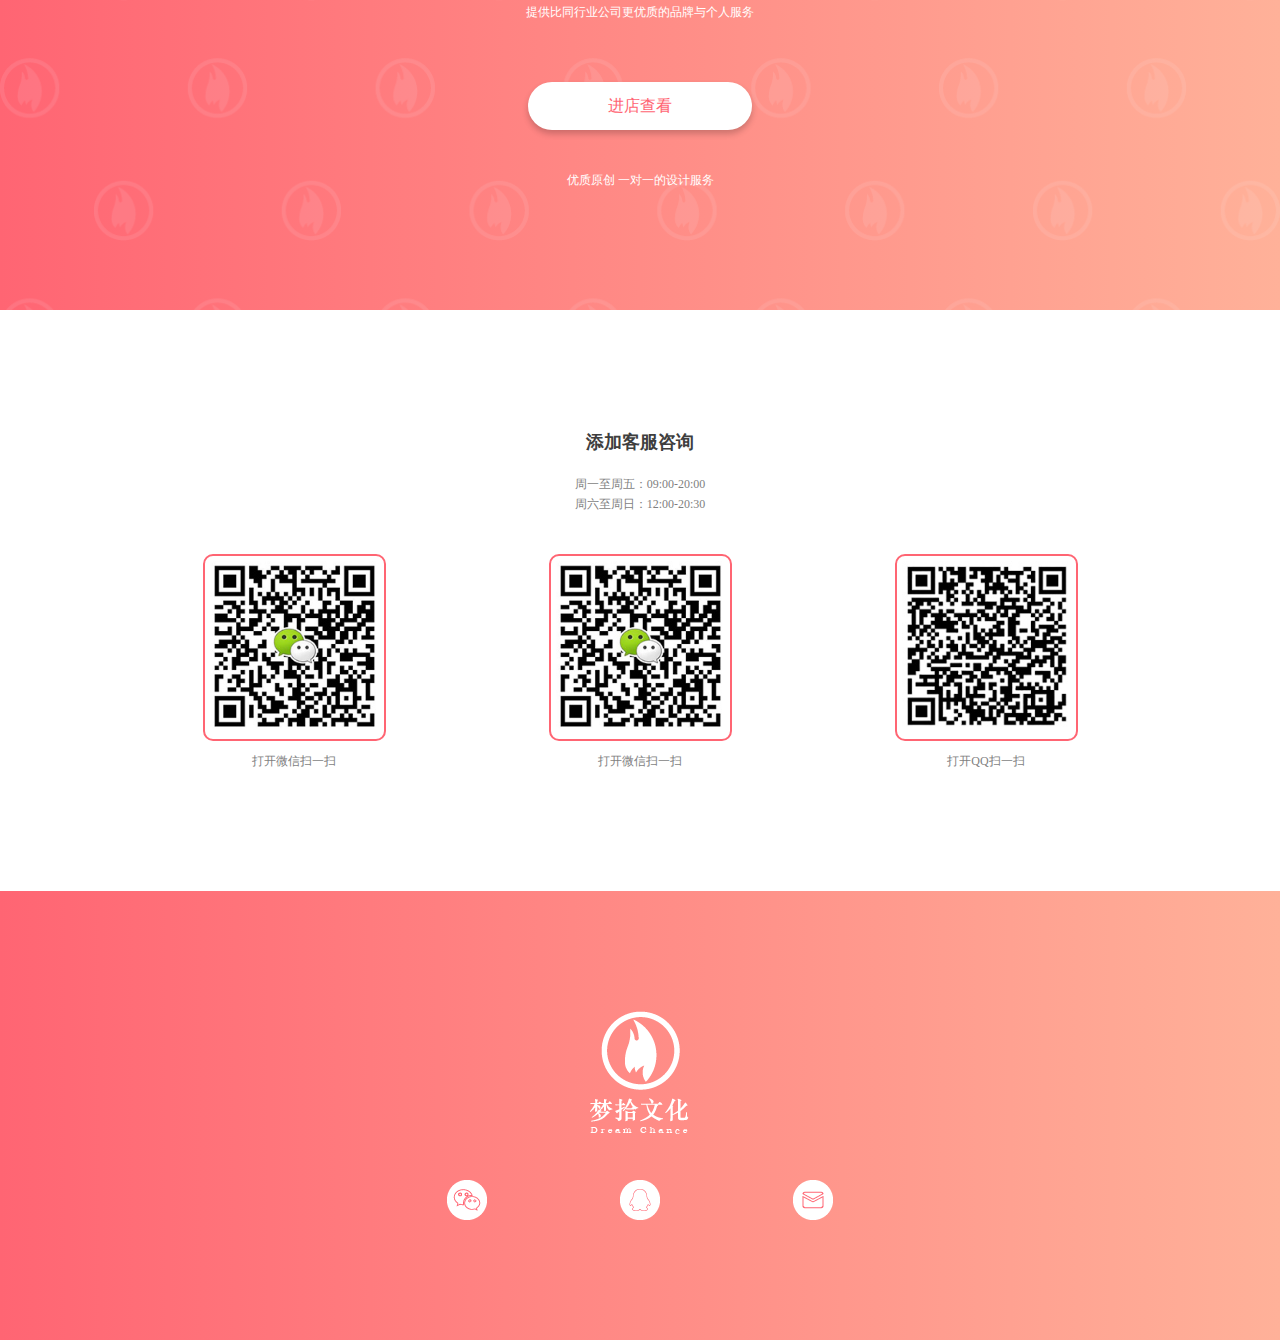
==== commit 7120fe6e: "alter css" ====
--- a/index.html
+++ b/index.html
@@ -9,7 +9,6 @@
         <meta name="keywords" content="关键词" />
         <meta name="description" content="描述" />
         <title>梦拾文化</title>
-        <link rel="shortcut icon" href="public/img/favicon.ico" type="image/x-icon" />
         <script type="text/javascript">
             var os = function() {
               var ua = navigator.userAgent,
@@ -46,7 +45,7 @@
             };      
         </script>
         <script type="text/javascript" src="public/js/jquery-3.3.1.min.js"></script>
-        <script type="text/javascript" src="public/js/nav_footer_tab.js"></script>
+        <script type="text/javascript" src="home/js/home_nav.js"></script>
         <link rel="stylesheet" type="text/css" href="public/css/public_style.css">
         <link rel="stylesheet" type="text/css" href="home/css/style.css">
     </head>
--- a/public/css/public_style.css
+++ b/public/css/public_style.css
@@ -20,15 +20,14 @@
 h2{font-size: 18px;color: #3E3E3E;}
 h3{font-size: 14px;color: #505050;}
 p,span{font-size: 12px;line-height: 20px;color: #7F7F7F;}
-img{max-width: 100%;height: auto;}
 
 .body_wrap{width: 1038px;padding: 120px 121px;margin: 0 auto;}
 .btn{font-size: 16px;}
 
-.nav_wrap{width: 100%;position: fixed;z-index: 20;top: 0;}
+.nav_wrap{width: 100%;min-width:1200px;position: fixed;z-index: 20;top: 0;}
 #nav{-webkit-box-sizing: border-box;
    -moz-box-sizing: border-box;
-        box-sizing: border-box;min-width: 1200px;padding: 0 120px;margin: 0 auto;}
+        box-sizing: border-box;width: 1200px;margin: 0 auto;}
 .nav_logo{float: left;width: 131.664px;padding: 20px 0;}
 .nav_logo img{width: 100%;}
 .nav_list_wrap{float: right;padding: 26px 0;}
--- a/home/css/style.css
+++ b/home/css/style.css
@@ -1,5 +1,5 @@
 .header_banner_wrap,.cont_summary_wrap,.gad_wrap,.wd_wrap,.tb_wrap,.ser_wrap,.ft_wrap{width: 100%;min-width: 1200px;}
-.banner{width: 100%;margin: 0 auto;}
+.banner{width: 100%;max-width:1038px;margin: 0 auto;border-radius: 20px;box-shadow: 0 4px 12px 4px rgba(0, 0, 0, 0.2);overflow: hidden;margin-top: 160px;}
 .banner img{width: 100%;}
 
 .cont_summary{width: 304px;float: left;margin-right: 62px;}
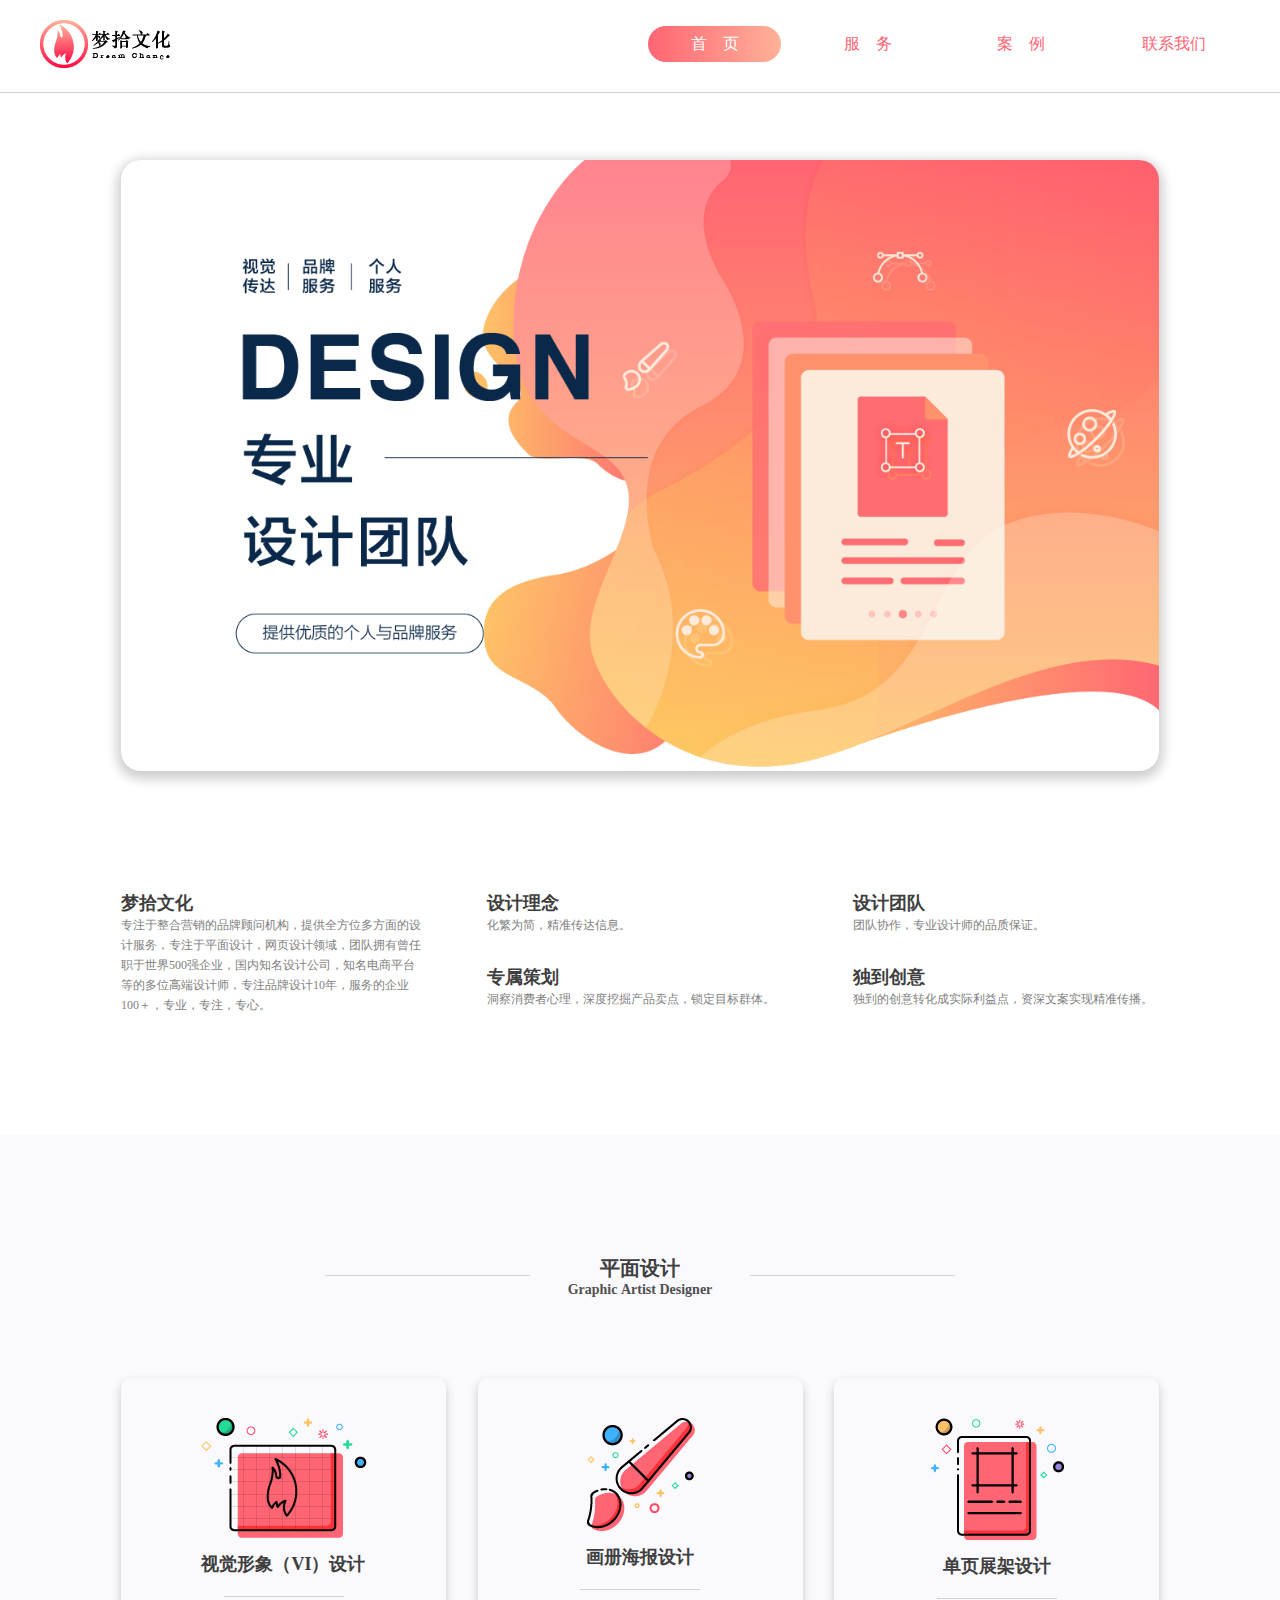
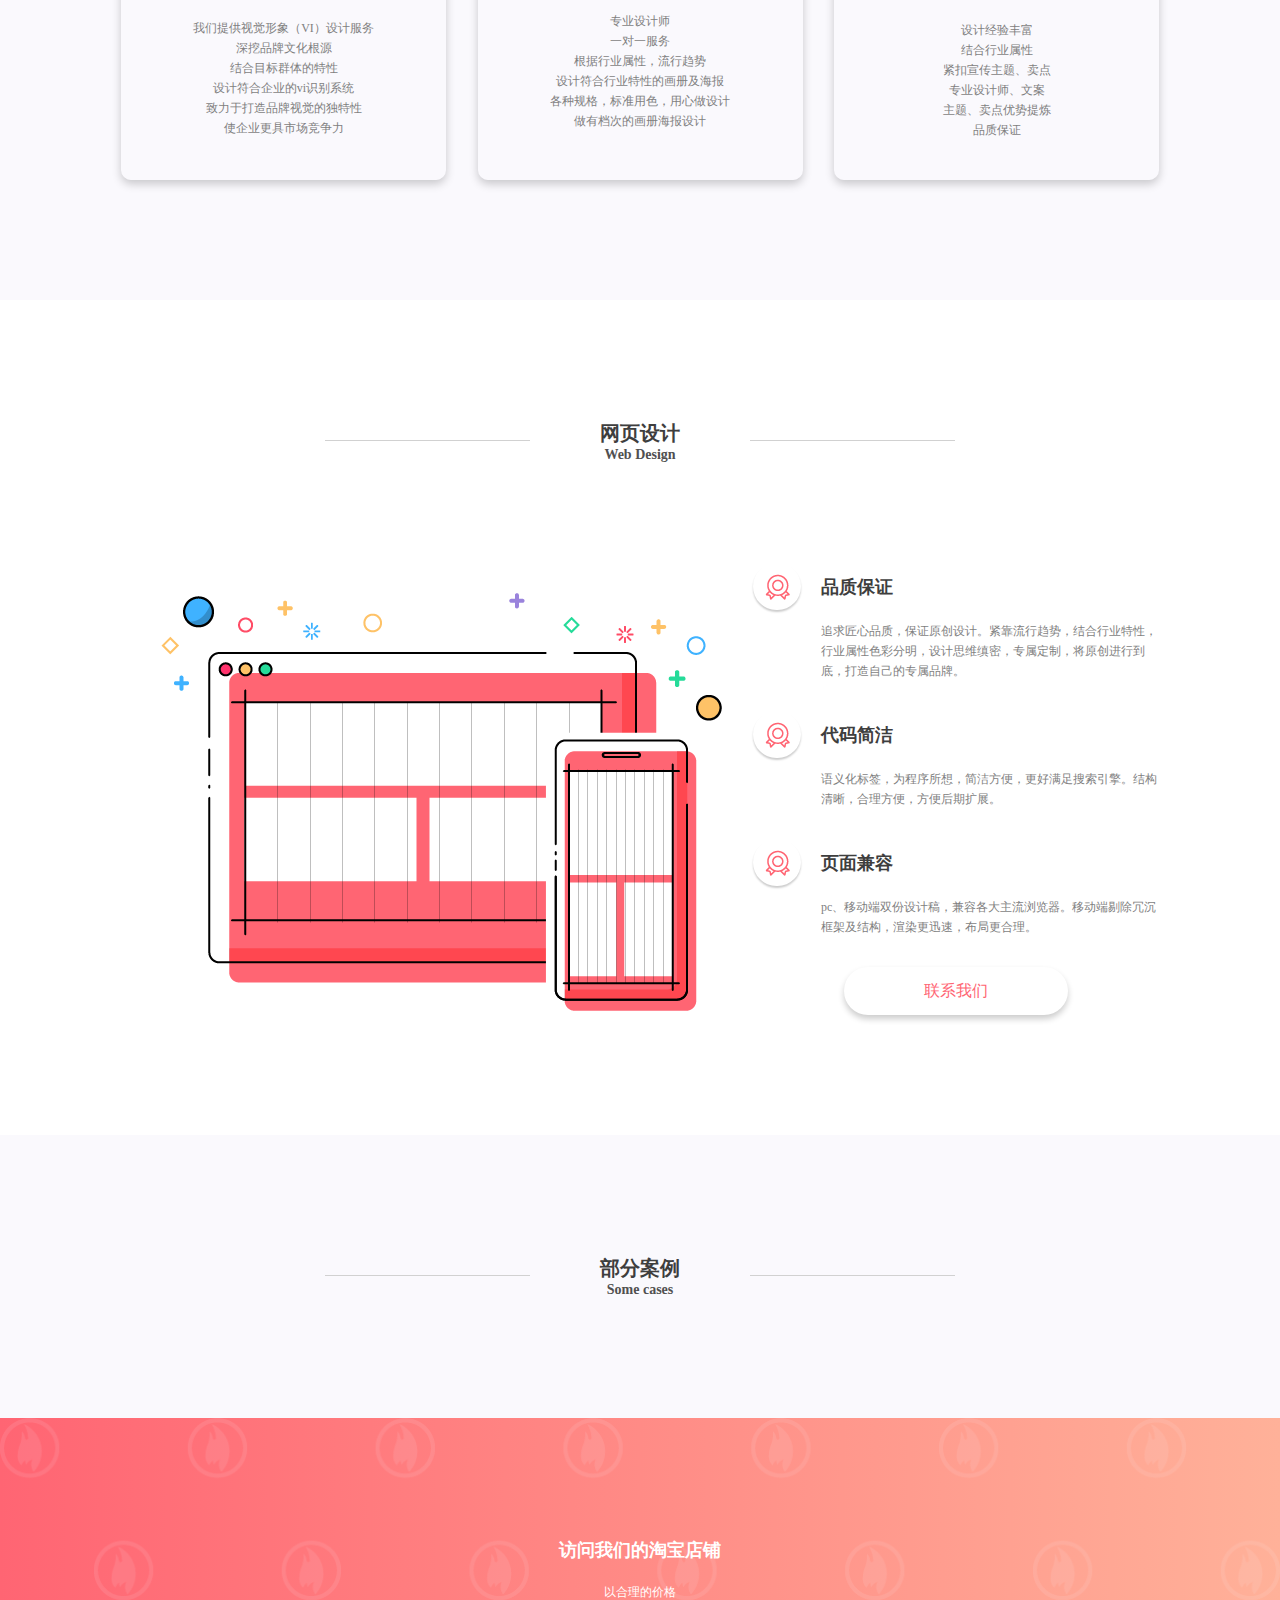
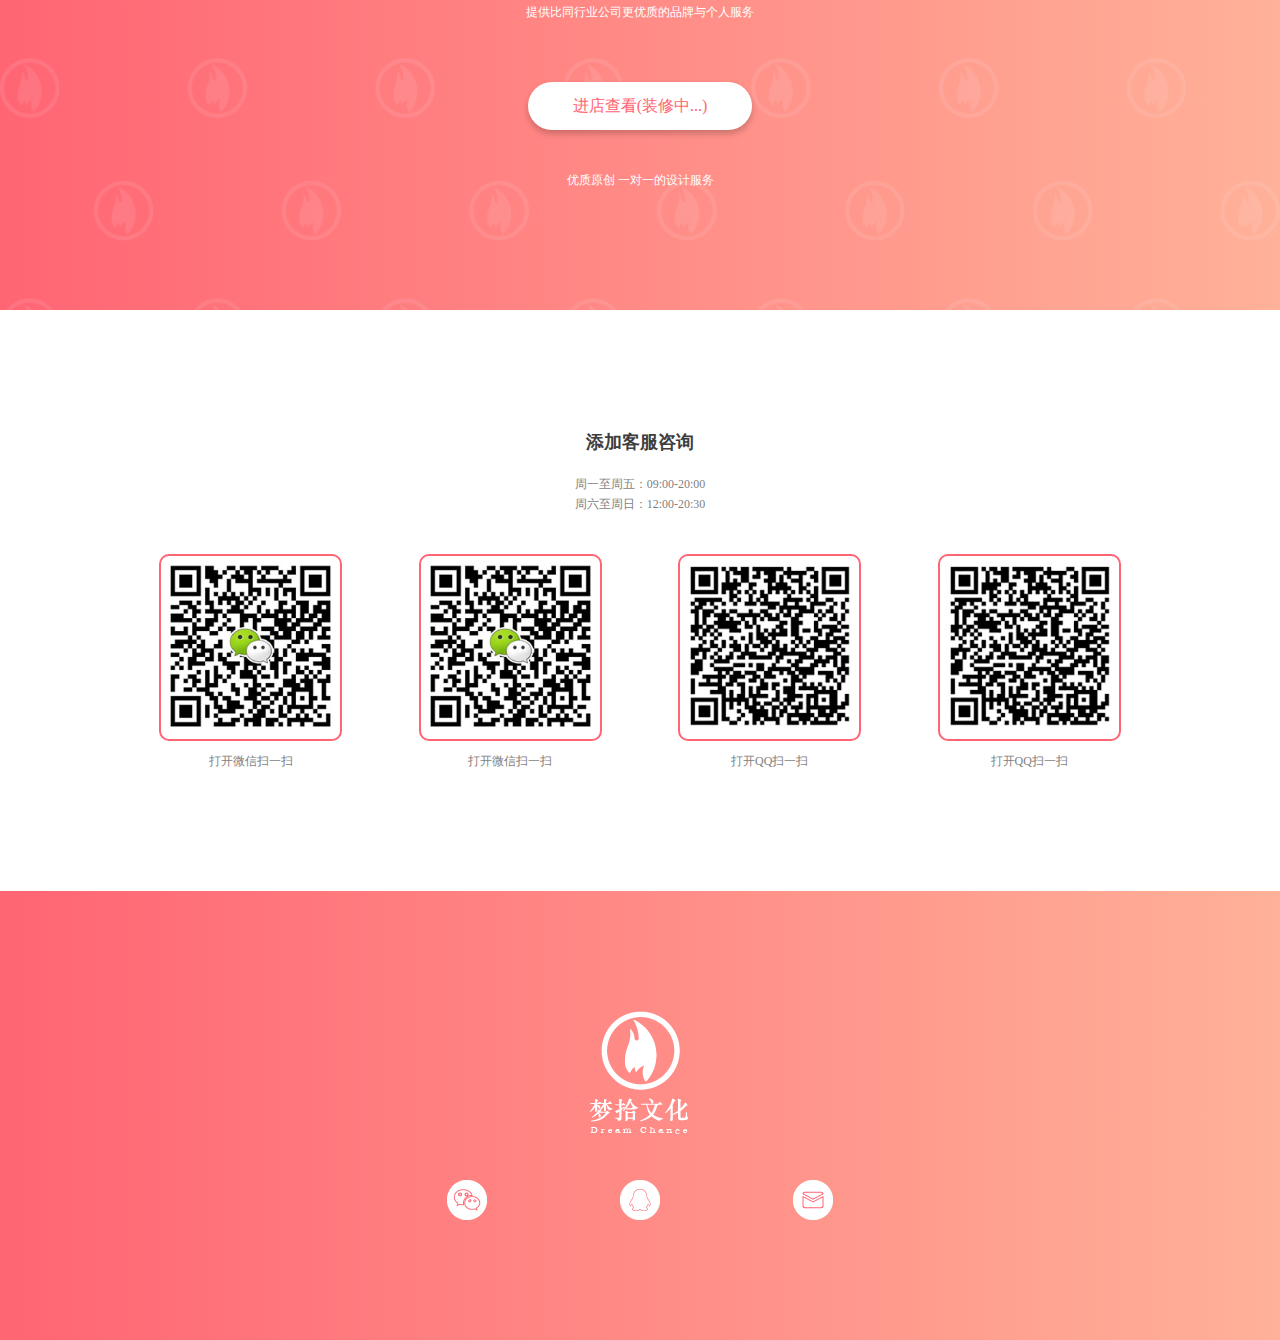
==== commit ad0c5afb: "add code" ====
--- a/index.html
+++ b/index.html
@@ -6,6 +6,8 @@
         <!-- 避免IE使用兼容模式 -->
         <meta http-equiv="X-UA-Compatible" content="IE=edge">
         <meta content="email=no" name="format-detection">
+        <link rel="shortcut icon" href="public/img/favicon.ico" />
+        <link rel="bookmark"href="public/img/favicon.ico" />
         <meta name="keywords" content="关键词" />
         <meta name="description" content="描述" />
         <title>梦拾文化</title>
@@ -41,7 +43,7 @@
                     hashstr = window.location.hash;
 
             if(!os.isPc){
-              window.location.replace("https://miao-wu.github.io/DreamChance/mobile/index.html"+searchstr+hashstr)
+              window.location.replace("https://mengshiwenhua.com/mobile/index.html"+searchstr+hashstr)
             };      
         </script>
         <script type="text/javascript" src="public/js/jquery-3.3.1.min.js"></script>
@@ -208,7 +210,7 @@
                         <p>pc、移动端双份设计稿，兼容各大主流浏览器。移动端剔除冗沉框架及结构，渲染更迅速，布局更合理。</p>
                     </div>
                 <div class="lx_btn btn">
-                    <a href="#">联系我们</a>
+                    <a href="contact_us/contact_us.html">联系我们</a>
                 </div>
                 </div>
             </div>
@@ -241,7 +243,7 @@
                     <h2>访问我们的淘宝店铺</h2>
                     <p>以合理的价格<br>提供比同行业公司更优质的品牌与个人服务</p>
                     <div class="tb_btn btn">
-                        <a href="#">进店查看</a>
+                        <a>进店查看(装修中...)</a>
                     </div>
                     <p>优质原创&nbsp;一对一的设计服务</p>
                 </div>
@@ -267,6 +269,10 @@
                                 <i class="qq_code"><img src="home/img/qq_code.jpg" alt="qq_code"></i>
                                 <span>打开QQ扫一扫</span>
                             </li>
+                            <li>
+                                <i class="qq_code"><img src="home/img/qq_code.jpg" alt="qq_code"></i>
+                                <span>打开QQ扫一扫</span>
+                            </li>
                         </ul>
                     </div>
                 </div>
@@ -306,4 +312,4 @@
             </div>
         </div>
     </body>
-</html>+</html>
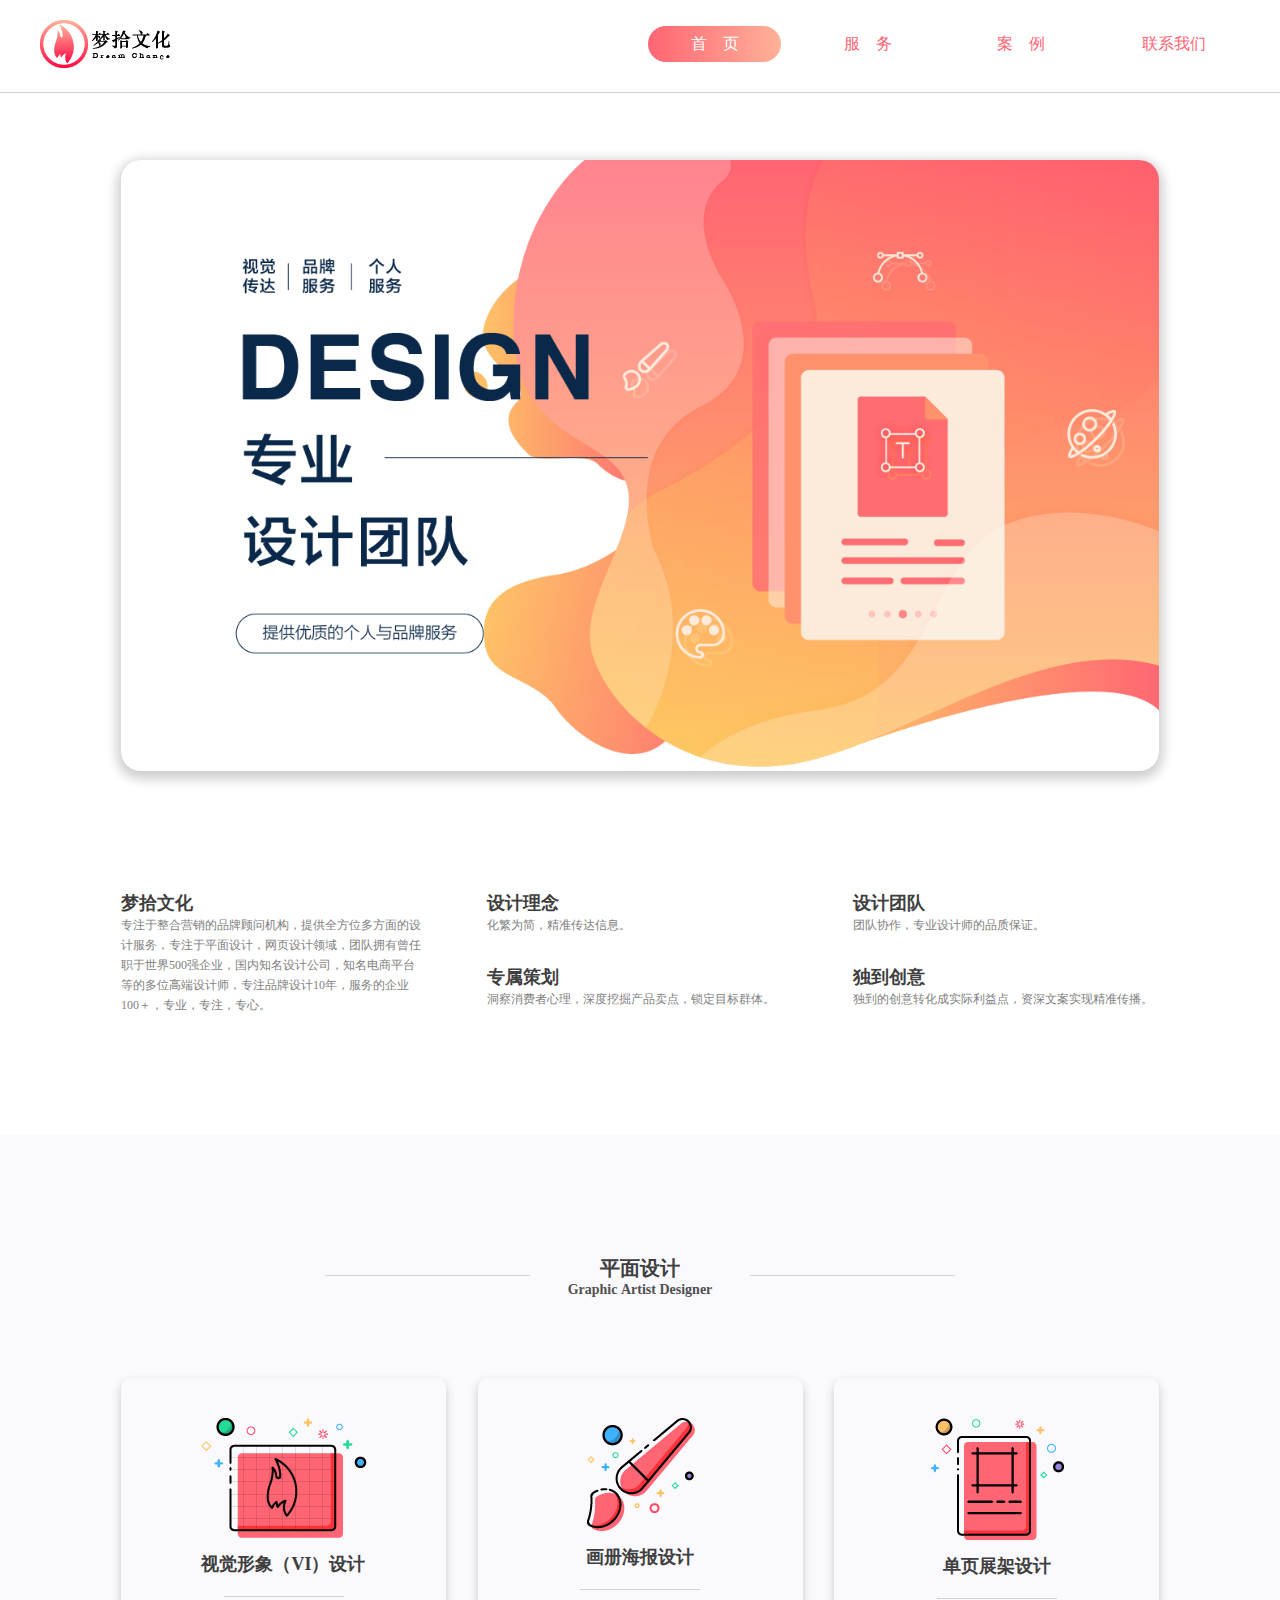
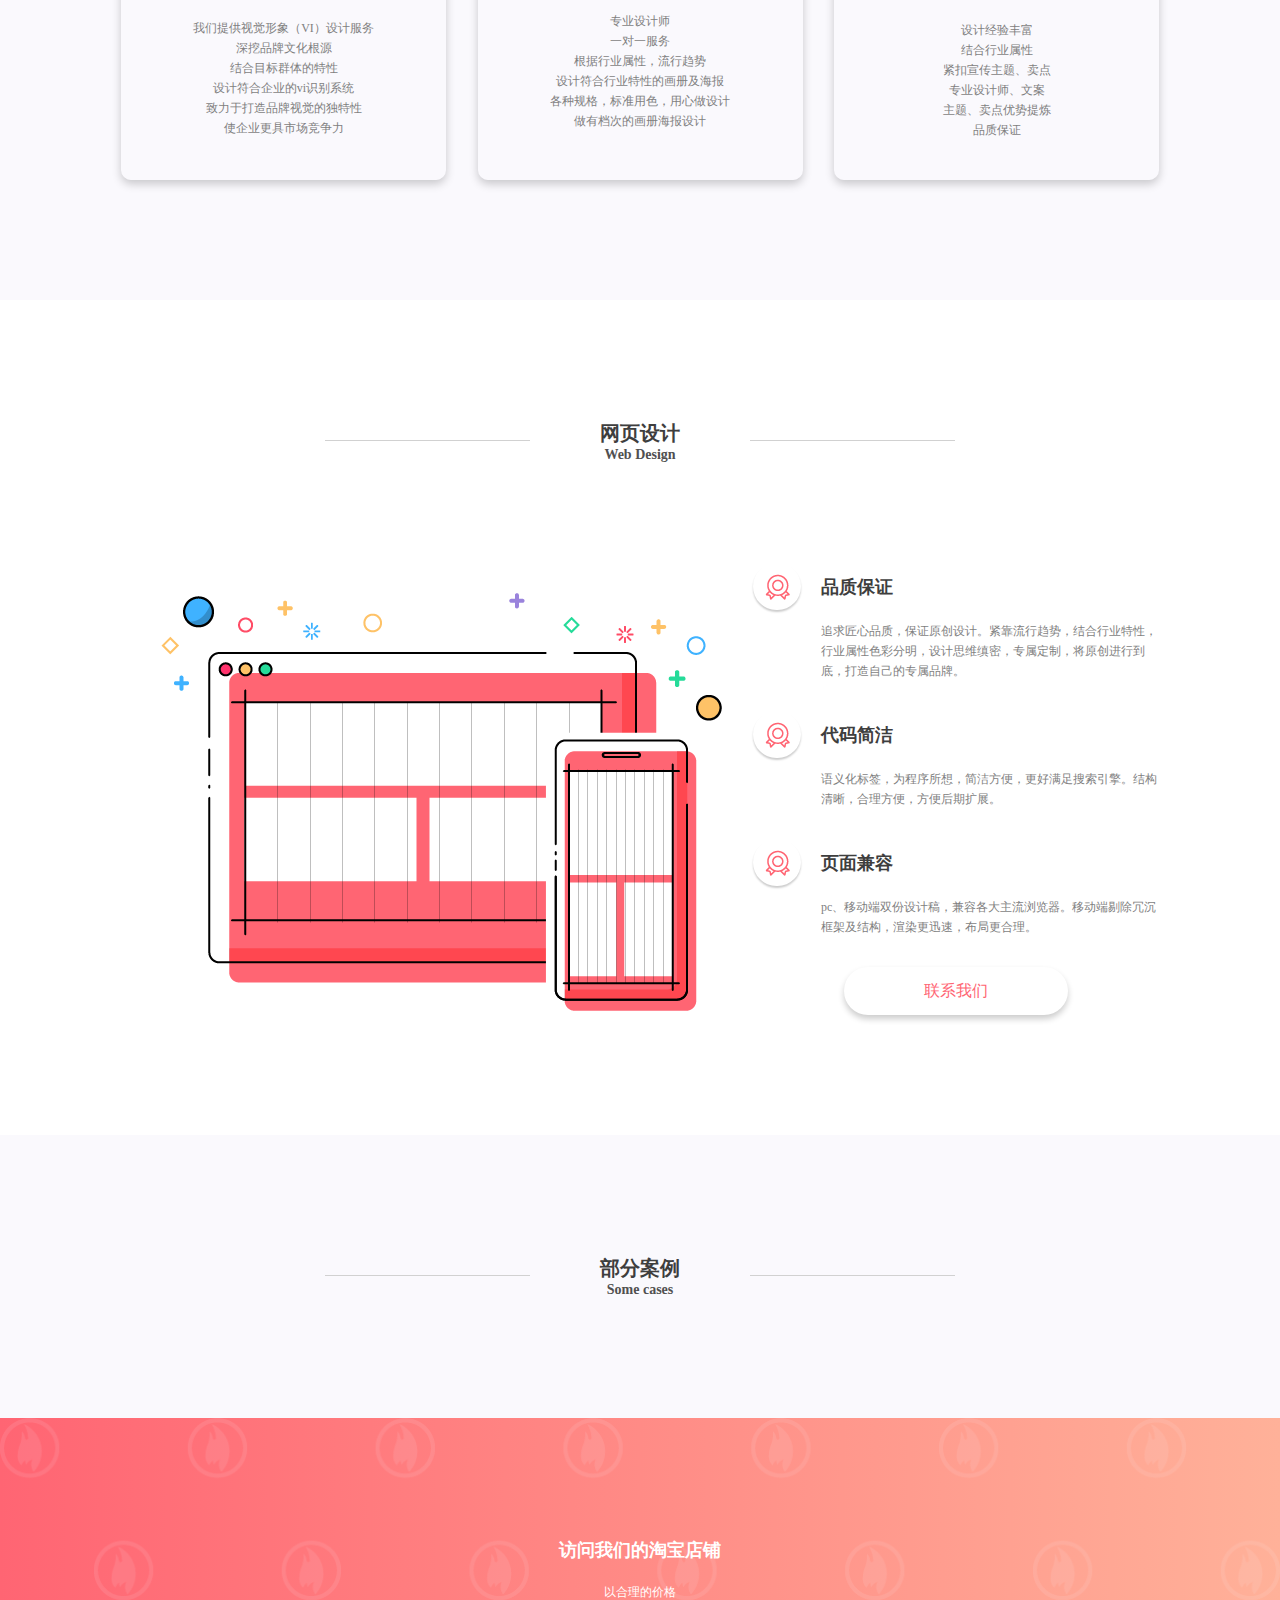
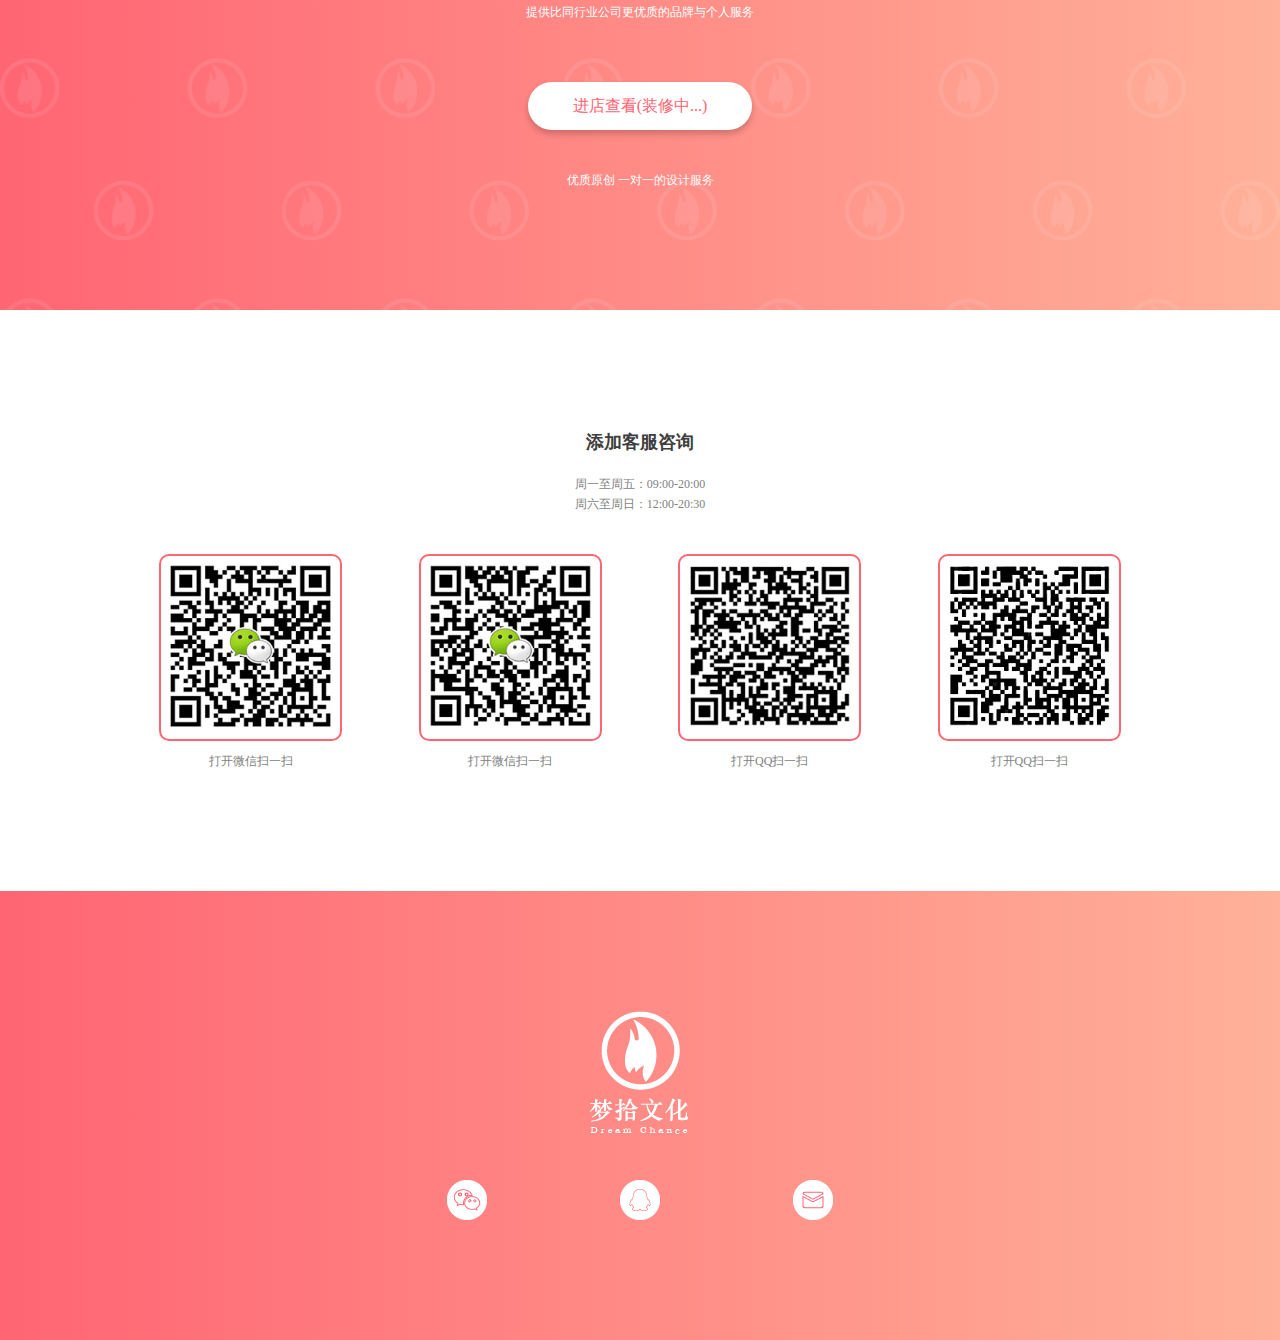
==== commit fc8f9591: "add" ====
--- a/index.html
+++ b/index.html
@@ -262,7 +262,7 @@
                                 <span>打开微信扫一扫</span>
                             </li>
                             <li>
-                                <i class="wx2_code"><img src="home/img/wx_code.jpg" alt="wx_code"></i>
+                                <i class="wx2_code"><img src="home/img/wx_code_02.jpg" alt="wx_code"></i>
                                 <span>打开微信扫一扫</span>
                             </li>
                             <li>
@@ -270,7 +270,7 @@
                                 <span>打开QQ扫一扫</span>
                             </li>
                             <li>
-                                <i class="qq_code"><img src="home/img/qq_code.jpg" alt="qq_code"></i>
+                                <i class="qq_code"><img src="home/img/qq_code_02.jpg" alt="qq_code"></i>
                                 <span>打开QQ扫一扫</span>
                             </li>
                         </ul>
